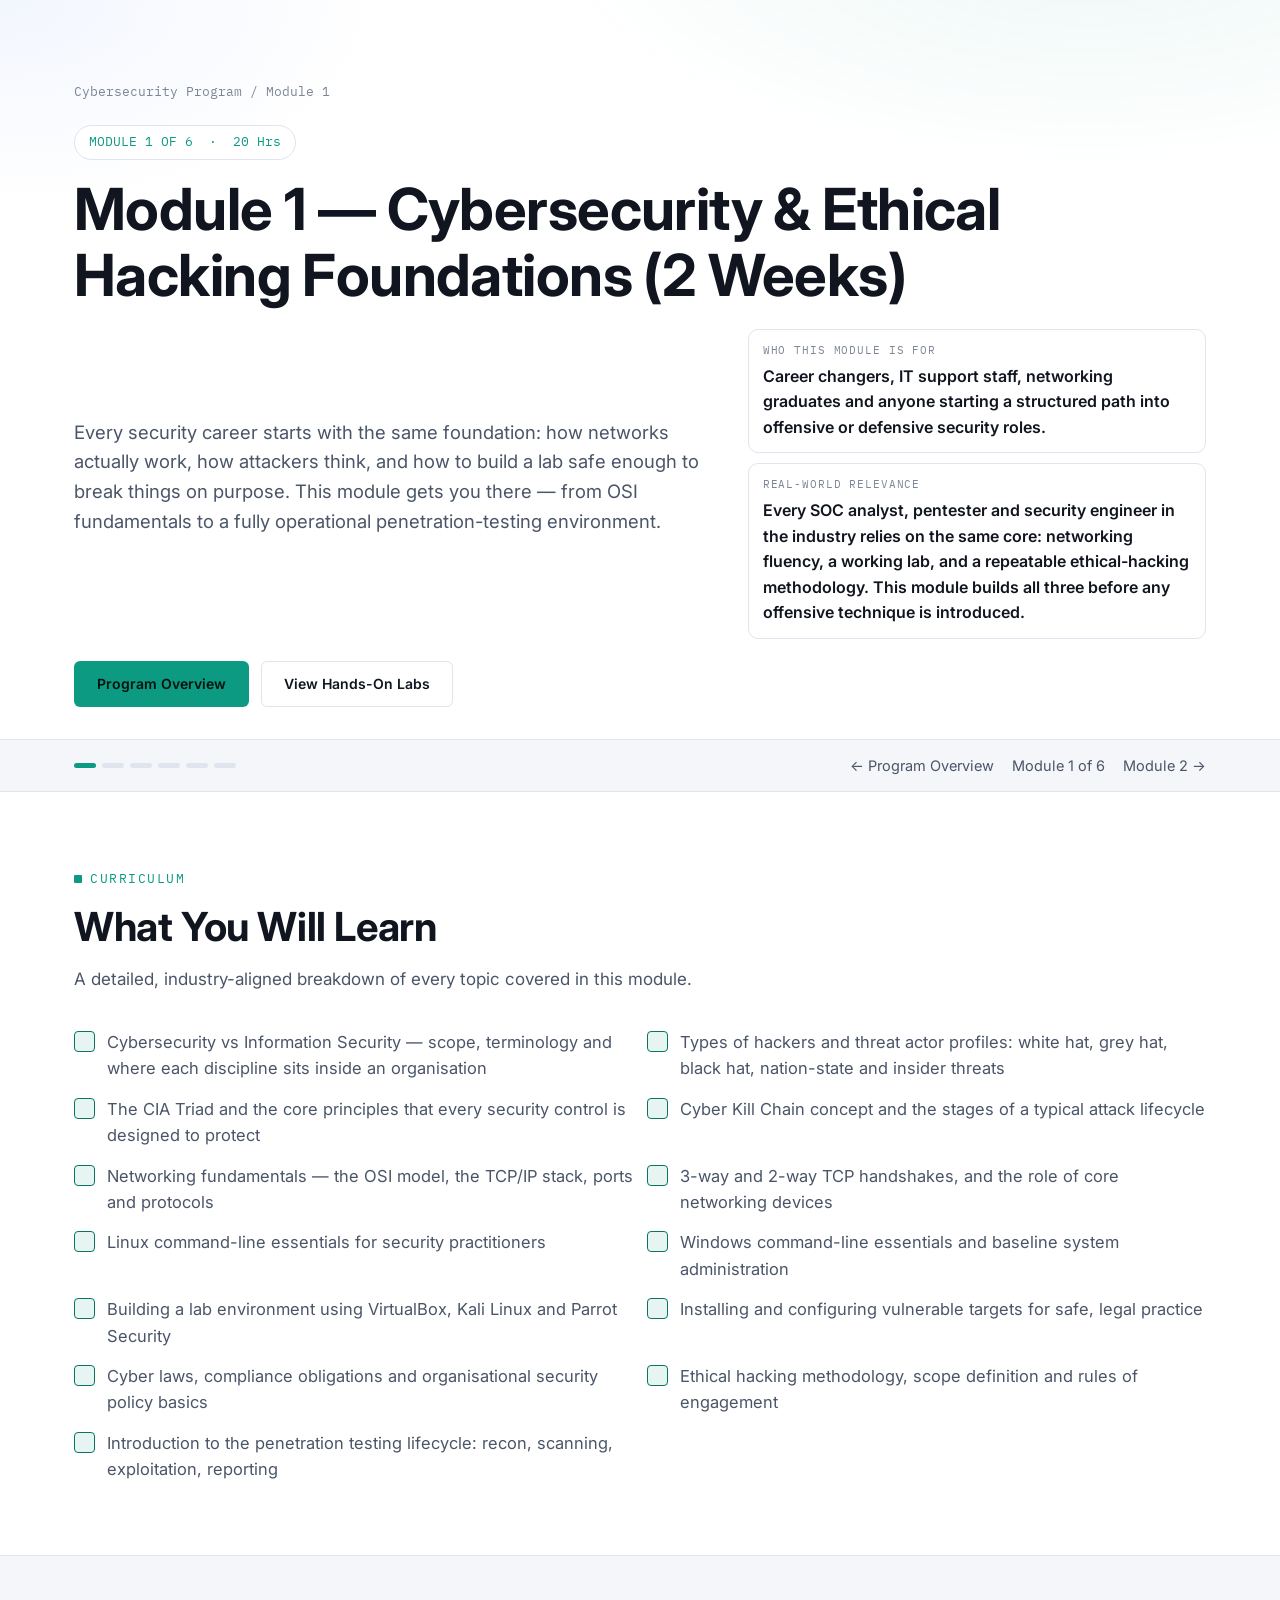
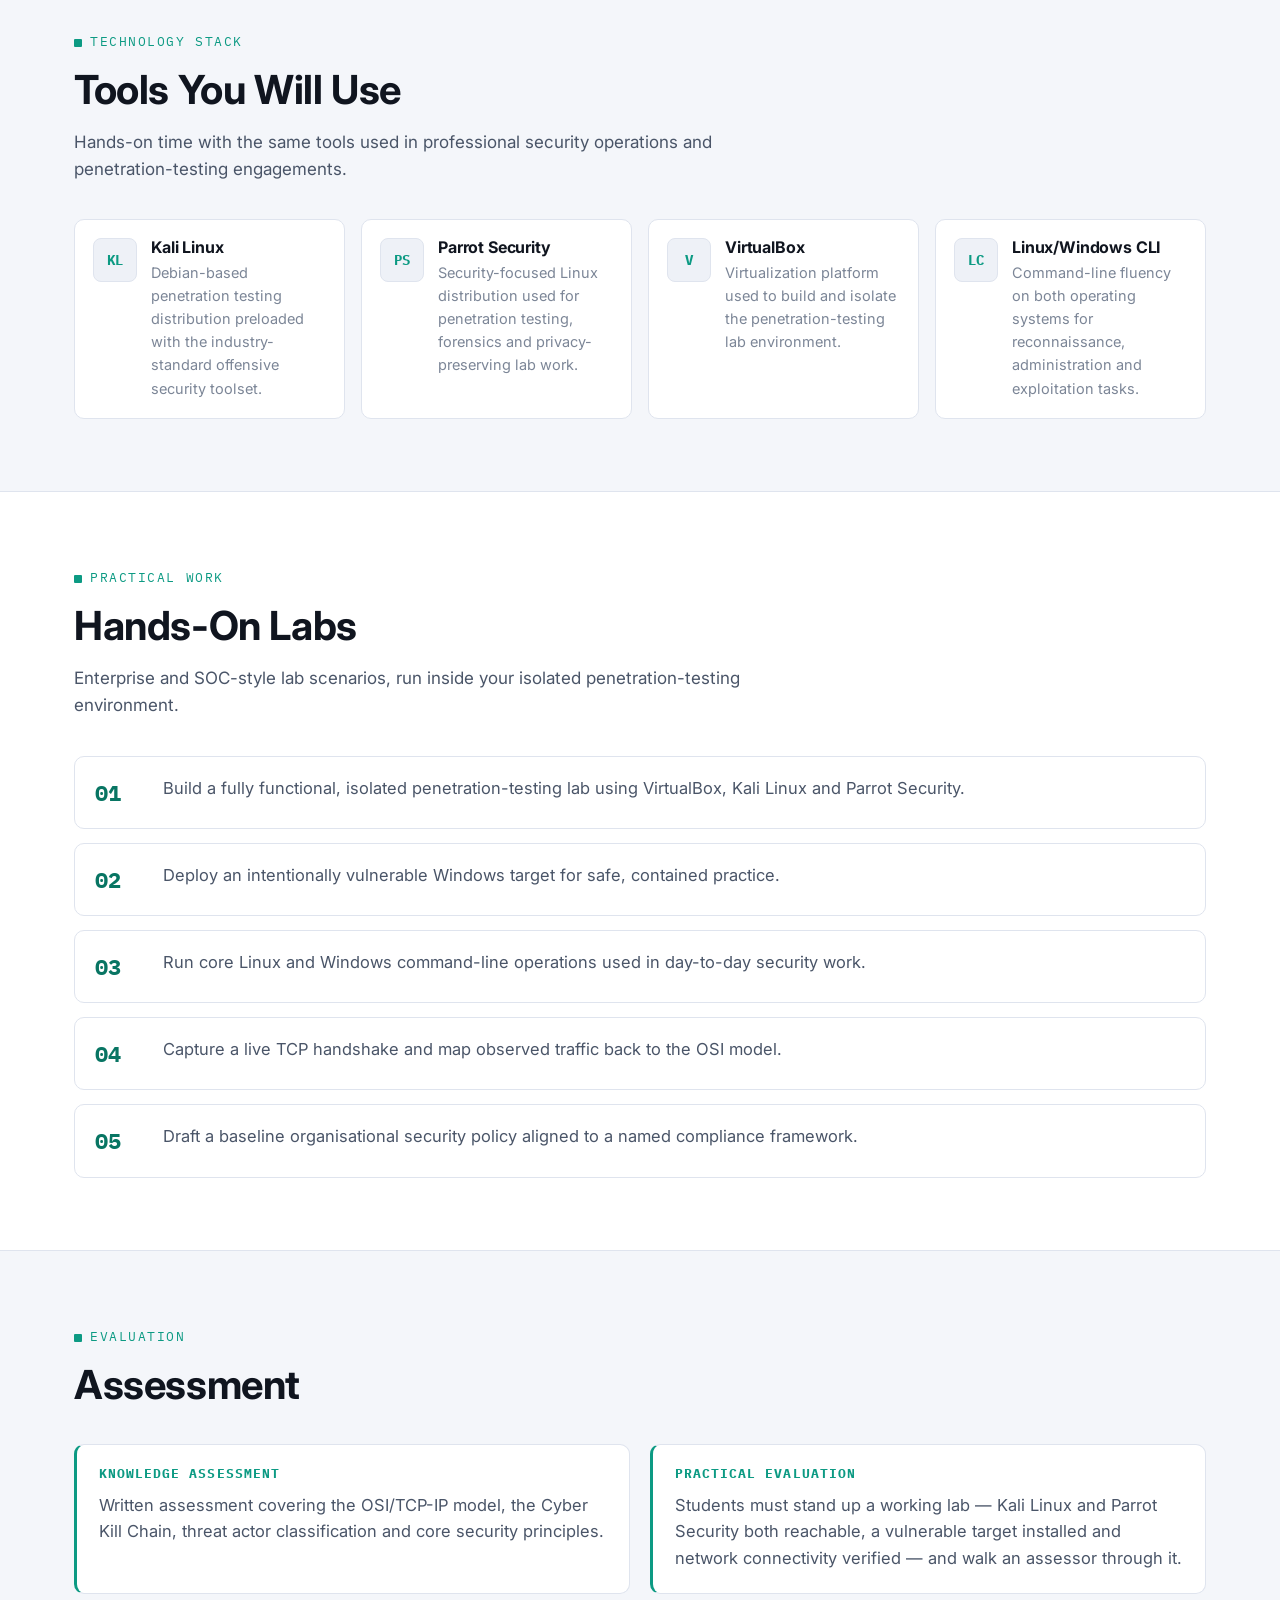
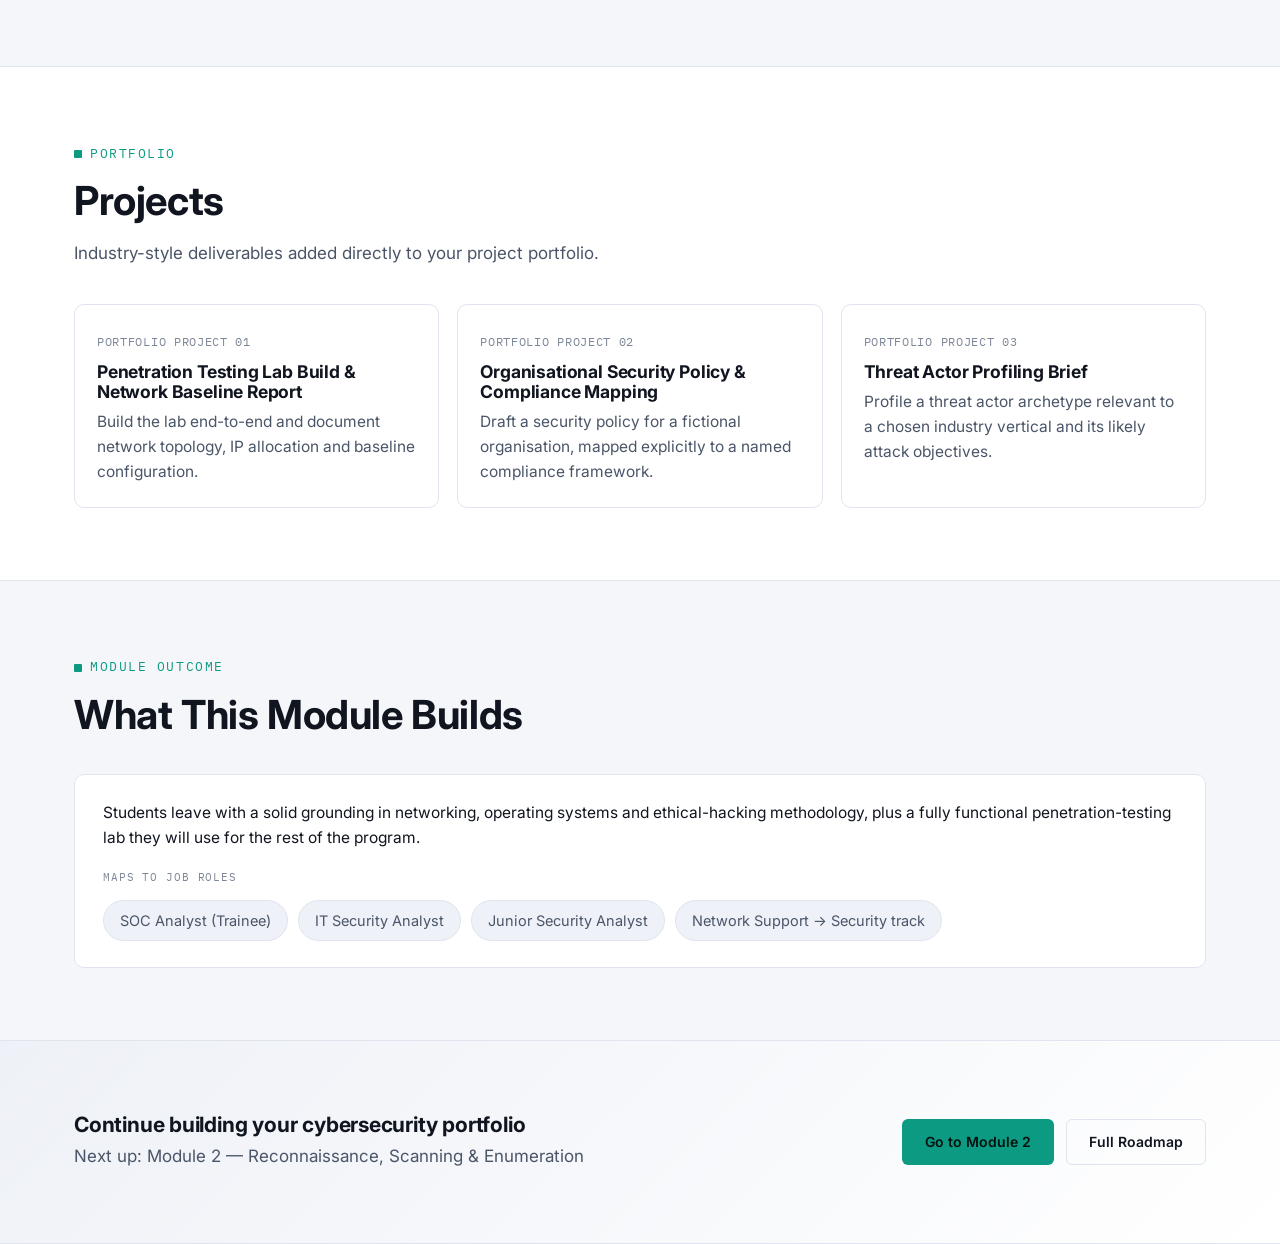
==== module-1-cybersecurity-foundations/index.html @ 9d8ca03f "Add Advanced Cyber Security Certification Program website Course overview page plus 6 module pages f" ====
<!doctype html>
<html lang="en">
<head>
<meta charset="utf-8">
<meta name="viewport" content="width=device-width, initial-scale=1">
<title>Module 1 — Cybersecurity &amp; Ethical Hacking Foundations (2 Weeks) | Skill IT Education</title>
<meta name="description" content="Module 1: Cybersecurity &amp; Ethical Hacking Foundations. Every security career starts with the same foundation: how networks actually work, how attackers think, and how to build a lab safe enough t">
<link rel="canonical" href="https://skilliteducation.com/courses/Cybersecurity/module-1-cybersecurity-foundations/">
<link rel="preconnect" href="https://fonts.googleapis.com"><link rel="preconnect" href="https://fonts.gstatic.com" crossorigin><link href="https://fonts.googleapis.com/css2?family=Inter:wght@400;500;600;700;800&family=IBM+Plex+Mono:wght@500;700&display=swap" rel="stylesheet">
<link rel="stylesheet" href="../assets/css/style.css">

<meta property="og:type" content="website">
<meta property="og:site_name" content="Skill It Education">
<meta property="og:title" content="Module 1 — Cybersecurity &amp; Ethical Hacking Foundations (2 Weeks) | Skill IT Education">
<meta property="og:description" content="Module 1: Cybersecurity &amp; Ethical Hacking Foundations. Every security career starts with the same foundation: how networks actually work, how attackers think, and how to build a lab safe enough t">
<meta property="og:url" content="https://skilliteducation.com/courses/Cybersecurity/module-1-cybersecurity-foundations/">
<meta property="og:image" content="https://skilliteducation.com/courses/Cybersecurity/assets/img/cybersecurity-program-diagram.png">
<meta name="twitter:card" content="summary_large_image">
<meta name="twitter:title" content="Module 1 — Cybersecurity &amp; Ethical Hacking Foundations (2 Weeks) | Skill IT Education">
<meta name="twitter:description" content="Module 1: Cybersecurity &amp; Ethical Hacking Foundations. Every security career starts with the same foundation: how networks actually work, how attackers think, and how to build a lab safe enough t">
<meta name="twitter:image" content="https://skilliteducation.com/courses/Cybersecurity/assets/img/cybersecurity-program-diagram.png">
<script type="application/ld+json">{"@context": "https://schema.org", "@graph": [{"@type": "BreadcrumbList", "itemListElement": [{"@type": "ListItem", "position": 1, "name": "Cybersecurity Program", "item": "https://skilliteducation.com/courses/Cybersecurity/"}, {"@type": "ListItem", "position": 2, "name": "Module 1 \u2014 Cybersecurity & Ethical Hacking Foundations", "item": "https://skilliteducation.com/courses/Cybersecurity/module-1-cybersecurity-foundations/"}]}, {"@type": "Course", "name": "Module 1 \u2014 Cybersecurity & Ethical Hacking Foundations", "description": "Every security career starts with the same foundation: how networks actually work, how attackers think, and how to build a lab safe enough to break things on purpose. This module gets you there \u2014 from OSI fundamentals to a fully operational penetration-testing environment.", "url": "https://skilliteducation.com/courses/Cybersecurity/module-1-cybersecurity-foundations/", "provider": {"@type": "Organization", "name": "Skill IT Education", "sameAs": "https://skilliteducation.com"}, "isPartOf": {"@type": "Course", "name": "Advanced Cyber Security Certification Program", "url": "https://skilliteducation.com/courses/Cybersecurity/"}}]}</script>
</head>
<body>

<main>
  <section class="hero">
    <div class="wrap">
      <div class="breadcrumb">
        <a href="../index.html">Cybersecurity Program</a><span class="sep">/</span><span>Module 1</span>
      </div>
      <div class="duration-chip" style="margin-top:22px;">MODULE 1 OF 6 &nbsp;·&nbsp; 20 Hrs</div>
      <h1>Module 1 — Cybersecurity &amp; Ethical Hacking Foundations (2 Weeks)</h1>
      <div class="hero-grid">
        <div>
          <p class="hero-lede">Every security career starts with the same foundation: how networks actually work, how attackers think, and how to build a lab safe enough to break things on purpose. This module gets you there — from OSI fundamentals to a fully operational penetration-testing environment.</p>
        </div>
        <div class="hero-meta">
          <div class="meta-card"><div class="label">Who This Module Is For</div><div class="value">Career changers, IT support staff, networking graduates and anyone starting a structured path into offensive or defensive security roles.</div></div>
          <div class="meta-card"><div class="label">Real-World Relevance</div><div class="value">Every SOC analyst, pentester and security engineer in the industry relies on the same core: networking fluency, a working lab, and a repeatable ethical-hacking methodology. This module builds all three before any offensive technique is introduced.</div></div>
        </div>
      </div>
      <div class="hero-ctas">
        <a class="btn btn-primary" href="../index.html">Program Overview</a>
        <a class="btn btn-outline" href="#labs">View Hands-On Labs</a>
      </div>
    </div>
  </section>

  <div class="progress-strip">
    <div class="wrap">
      <div class="progress-dots"><span class="active"></span><span class=""></span><span class=""></span><span class=""></span><span class=""></span><span class=""></span></div>
      <div class="progress-nav"><a href="../index.html">&larr; Program Overview</a><span>Module 1 of 6</span><a href="../module-2-reconnaissance-scanning-enumeration/">Module 2 &rarr;</a></div>
    </div>
  </div>

  <section id="learn">
    <div class="wrap">
      <div class="section-head">
        <span class="eyebrow">Curriculum</span>
        <h2>What You Will Learn</h2>
        <p>A detailed, industry-aligned breakdown of every topic covered in this module.</p>
      </div>
      <ul class="check-list grid-2"><li>Cybersecurity vs Information Security — scope, terminology and where each discipline sits inside an organisation</li><li>Types of hackers and threat actor profiles: white hat, grey hat, black hat, nation-state and insider threats</li><li>The CIA Triad and the core principles that every security control is designed to protect</li><li>Cyber Kill Chain concept and the stages of a typical attack lifecycle</li><li>Networking fundamentals — the OSI model, the TCP/IP stack, ports and protocols</li><li>3-way and 2-way TCP handshakes, and the role of core networking devices</li><li>Linux command-line essentials for security practitioners</li><li>Windows command-line essentials and baseline system administration</li><li>Building a lab environment using VirtualBox, Kali Linux and Parrot Security</li><li>Installing and configuring vulnerable targets for safe, legal practice</li><li>Cyber laws, compliance obligations and organisational security policy basics</li><li>Ethical hacking methodology, scope definition and rules of engagement</li><li>Introduction to the penetration testing lifecycle: recon, scanning, exploitation, reporting</li></ul>
    </div>
  </section>

  <section id="tools" style="background:var(--bg-alt);border-top:1px solid var(--border);border-bottom:1px solid var(--border);">
    <div class="wrap">
      <div class="section-head">
        <span class="eyebrow">Technology Stack</span>
        <h2>Tools You Will Use</h2>
        <p>Hands-on time with the same tools used in professional security operations and penetration-testing engagements.</p>
      </div>
      <div class="tool-grid">
      <div class="tool-card">
        <div class="tool-logo" role="img" aria-label="LOGO: Kali Linux" title="[LOGO: Kali Linux]">KL</div>
        <div><h4>Kali Linux</h4><p>Debian-based penetration testing distribution preloaded with the industry-standard offensive security toolset.</p></div>
      </div>
      <div class="tool-card">
        <div class="tool-logo" role="img" aria-label="LOGO: Parrot Security" title="[LOGO: Parrot Security]">PS</div>
        <div><h4>Parrot Security</h4><p>Security-focused Linux distribution used for penetration testing, forensics and privacy-preserving lab work.</p></div>
      </div>
      <div class="tool-card">
        <div class="tool-logo" role="img" aria-label="LOGO: VirtualBox" title="[LOGO: VirtualBox]">V</div>
        <div><h4>VirtualBox</h4><p>Virtualization platform used to build and isolate the penetration-testing lab environment.</p></div>
      </div>
      <div class="tool-card">
        <div class="tool-logo" role="img" aria-label="LOGO: Linux/Windows CLI" title="[LOGO: Linux/Windows CLI]">LC</div>
        <div><h4>Linux/Windows CLI</h4><p>Command-line fluency on both operating systems for reconnaissance, administration and exploitation tasks.</p></div>
      </div>
      </div>
    </div>
  </section>

  <section id="labs">
    <div class="wrap">
      <div class="section-head">
        <span class="eyebrow">Practical Work</span>
        <h2>Hands-On Labs</h2>
        <p>Enterprise and SOC-style lab scenarios, run inside your isolated penetration-testing environment.</p>
      </div>
      <div class="lab-list"><div class="lab-item"><div class="lab-num">01</div><p>Build a fully functional, isolated penetration-testing lab using VirtualBox, Kali Linux and Parrot Security.</p></div><div class="lab-item"><div class="lab-num">02</div><p>Deploy an intentionally vulnerable Windows target for safe, contained practice.</p></div><div class="lab-item"><div class="lab-num">03</div><p>Run core Linux and Windows command-line operations used in day-to-day security work.</p></div><div class="lab-item"><div class="lab-num">04</div><p>Capture a live TCP handshake and map observed traffic back to the OSI model.</p></div><div class="lab-item"><div class="lab-num">05</div><p>Draft a baseline organisational security policy aligned to a named compliance framework.</p></div></div>
    </div>
  </section>

  <section id="assessment" style="background:var(--bg-alt);border-top:1px solid var(--border);border-bottom:1px solid var(--border);">
    <div class="wrap">
      <div class="section-head">
        <span class="eyebrow">Evaluation</span>
        <h2>Assessment</h2>
      </div>
      <div class="assessment-grid">
        <div class="assessment-card"><h4>Knowledge Assessment</h4><p>Written assessment covering the OSI/TCP-IP model, the Cyber Kill Chain, threat actor classification and core security principles.</p></div>
        <div class="assessment-card"><h4>Practical Evaluation</h4><p>Students must stand up a working lab — Kali Linux and Parrot Security both reachable, a vulnerable target installed and network connectivity verified — and walk an assessor through it.</p></div>
      </div>
    </div>
  </section>

  <section id="projects">
    <div class="wrap">
      <div class="section-head">
        <span class="eyebrow">Portfolio</span>
        <h2>Projects</h2>
        <p>Industry-style deliverables added directly to your project portfolio.</p>
      </div>
      <div class="project-grid"><div class="project-card"><span class="tag">Portfolio Project 01</span><h4>Penetration Testing Lab Build &amp; Network Baseline Report</h4><p>Build the lab end-to-end and document network topology, IP allocation and baseline configuration.</p></div><div class="project-card"><span class="tag">Portfolio Project 02</span><h4>Organisational Security Policy &amp; Compliance Mapping</h4><p>Draft a security policy for a fictional organisation, mapped explicitly to a named compliance framework.</p></div><div class="project-card"><span class="tag">Portfolio Project 03</span><h4>Threat Actor Profiling Brief</h4><p>Profile a threat actor archetype relevant to a chosen industry vertical and its likely attack objectives.</p></div></div>
    </div>
  </section>

  <section id="outcome" style="background:var(--bg-alt);border-top:1px solid var(--border);">
    <div class="wrap">
      <div class="section-head">
        <span class="eyebrow">Module Outcome</span>
        <h2>What This Module Builds</h2>
      </div>
      <div class="outcome-block">
        <p style="color:var(--text);font-size:15.5px;">Students leave with a solid grounding in networking, operating systems and ethical-hacking methodology, plus a fully functional penetration-testing lab they will use for the rest of the program.</p>
        <div class="label" style="font-family:var(--mono);font-size:11px;text-transform:uppercase;letter-spacing:.08em;color:var(--text-faint);margin-top:18px;">Maps to job roles</div>
        <div class="role-chips"><span class="chip">SOC Analyst (Trainee)</span><span class="chip">IT Security Analyst</span><span class="chip">Junior Security Analyst</span><span class="chip">Network Support → Security track</span></div>
      </div>
    </div>
  </section>

  <section class="cta-banner">
    <div class="wrap">
      <div>
        <h3>Continue building your cybersecurity portfolio</h3>
        <p>Next up: Module 2 — Reconnaissance, Scanning &amp; Enumeration</p>
      </div>
      <div class="hero-ctas" style="margin:0;">
        <a class="btn btn-primary" href="../module-2-reconnaissance-scanning-enumeration/">Go to Module 2</a>
        <a class="btn btn-outline" href="../index.html#roadmap">Full Roadmap</a>
      </div>
    </div>
  </section>
</main>
</body>
</html>
---- assets/css/style.css ----
/* Skill IT Education — Cybersecurity Program — site stylesheet */

:root{
  --bg: #ffffff;
  --bg-alt: #f4f6fa;
  --surface: #ffffff;
  --surface-2: #eef1f7;
  --border: #dfe4ee;
  --text: #10151f;
  --text-dim: #4a5568;
  --text-faint: #7c8697;
  --accent: #0c9a83;
  --accent-dim: #087563;
  --accent-2: #2563eb;
  --warn: #b06a08;
  --danger: #c0392b;
  --radius: 10px;
  --maxw: 1180px;
  --font: 'Inter', -apple-system, BlinkMacSystemFont, 'Segoe UI', Roboto, Helvetica, Arial, sans-serif;
  --mono: 'IBM Plex Mono', 'SFMono-Regular', Consolas, monospace;
}

*{box-sizing:border-box;}
html{scroll-behavior:smooth;}
body{
  margin:0;
  background:var(--bg);
  color:var(--text);
  font-family:var(--font);
  font-size:17px;
  line-height:1.6;
  -webkit-font-smoothing:antialiased;
}
img{max-width:100%;display:block;}
a{color:inherit;text-decoration:none;}
.wrap{max-width:var(--maxw);margin:0 auto;padding:0 24px;}
section{padding:72px 0;}
h1,h2,h3,h4{line-height:1.15;margin:0 0 16px;font-weight:700;letter-spacing:-0.01em;}
h1{font-size:clamp(36px,5.2vw,58px);}
h2{font-size:clamp(28px,3.6vw,40px);}
h3{font-size:21px;}
p{margin:0 0 14px;color:var(--text-dim);font-size:17px;}
.eyebrow{
  display:inline-flex;align-items:center;gap:8px;
  font-family:var(--mono);font-size:13px;letter-spacing:.12em;text-transform:uppercase;
  color:var(--accent);margin-bottom:14px;
}
.eyebrow::before{content:"";width:8px;height:8px;background:var(--accent);border-radius:1px;}

/* header */
header.site{
  position:sticky;top:0;z-index:50;
  background:rgba(255,255,255,.90);backdrop-filter:blur(8px);
  border-bottom:1px solid var(--border);
}
.nav{display:flex;align-items:center;justify-content:space-between;padding:16px 24px;max-width:var(--maxw);margin:0 auto;}
.logo{display:flex;align-items:center;gap:10px;font-weight:800;font-size:15px;letter-spacing:.02em;}
.logo .mark{width:28px;height:28px;border-radius:6px;background:linear-gradient(135deg,var(--accent),var(--accent-2));display:flex;align-items:center;justify-content:center;font-family:var(--mono);font-size:13px;color:#04120e;font-weight:800;}
.logo .sub{display:block;font-size:10px;font-weight:600;letter-spacing:.1em;color:var(--text-faint);text-transform:uppercase;}
.navlinks{display:flex;gap:28px;align-items:center;}
.navlinks a{font-size:14px;color:var(--text-dim);font-weight:500;}
.navlinks a:hover{color:var(--text);}
.btn{
  display:inline-flex;align-items:center;justify-content:center;gap:8px;
  padding:11px 22px;border-radius:6px;font-weight:600;font-size:14px;
  cursor:pointer;border:1px solid transparent;white-space:nowrap;
}
.btn-primary{background:var(--accent);color:#04120e;}
.btn-primary:hover{background:#1fe3bd;}
.btn-outline{border-color:var(--border);color:var(--text);}
.btn-outline:hover{border-color:var(--accent);}
.btn-ghost{color:var(--text-dim);}
.btn-sm{padding:8px 14px;font-size:13px;}

/* breadcrumb */
.breadcrumb{font-family:var(--mono);font-size:13px;color:var(--text-faint);padding:18px 0 0;}
.breadcrumb a{color:var(--text-faint);}
.breadcrumb a:hover{color:var(--accent);}
.breadcrumb .sep{margin:0 8px;}

/* hero */
.hero{padding-top:64px;padding-bottom:32px;border-bottom:1px solid var(--border);background:
  radial-gradient(900px 400px at 85% -10%, rgba(12,154,131,.08), transparent 60%),
  radial-gradient(700px 380px at 0% 0%, rgba(37,99,235,.06), transparent 55%);}
.hero .duration-chip{
  display:inline-flex;align-items:center;gap:8px;margin-bottom:16px;
  background:var(--surface);border:1px solid var(--border);border-radius:100px;
  padding:6px 14px;font-family:var(--mono);font-size:13px;color:var(--accent);
}
.hero-grid{display:grid;grid-template-columns:1.4fr 1fr;gap:32px;align-items:center;margin-top:20px;}
.hero-lede{font-size:18.5px;color:var(--text-dim);max-width:60ch;}
.hero-meta{display:grid;gap:10px;}
.hero-diagram{width:100%;max-width:360px;height:auto;display:block;margin:0 auto 14px;}
.hero-stats-row{display:grid;grid-template-columns:repeat(3,1fr);gap:10px;}
.meta-card{background:var(--surface);border:1px solid var(--border);border-radius:var(--radius);padding:12px 14px;}
.meta-card .label{font-family:var(--mono);font-size:11px;text-transform:uppercase;letter-spacing:.08em;color:var(--text-faint);margin-bottom:4px;}
.meta-card .value{font-size:16px;color:var(--text);font-weight:600;}
.hero-ctas{display:flex;gap:12px;margin-top:22px;flex-wrap:wrap;}

.stat-section{padding:0 0 56px;}

/* module progress strip */
.progress-strip{border-bottom:1px solid var(--border);background:var(--bg-alt);}
.progress-strip .wrap{display:flex;align-items:center;justify-content:space-between;padding:14px 24px;gap:16px;flex-wrap:wrap;}
.progress-dots{display:flex;gap:6px;}
.progress-dots span{width:22px;height:5px;border-radius:3px;background:var(--border);}
.progress-dots span.active{background:var(--accent);}
.progress-nav{display:flex;gap:18px;font-size:14.5px;color:var(--text-dim);}
.progress-nav a{color:var(--text-dim);}
.progress-nav a:hover{color:var(--accent);}

/* sections */
.section-head{max-width:680px;margin-bottom:36px;}
.section-head p{margin:0;}

.grid-2{display:grid;grid-template-columns:1fr 1fr;gap:16px 28px;}
.check-list{list-style:none;margin:0;padding:0;display:grid;gap:14px;}
.check-list li{display:flex;gap:12px;align-items:flex-start;font-size:16.5px;color:var(--text-dim);}
.check-list li::before{content:"";flex:none;width:19px;height:19px;margin-top:2px;border-radius:4px;background:rgba(12,154,131,.10);border:1px solid var(--accent-dim);position:relative;}
.check-list li::after{content:"";position:absolute;}

.tool-grid{display:grid;grid-template-columns:repeat(auto-fill,minmax(240px,1fr));gap:16px;}
.tool-card{background:var(--surface);border:1px solid var(--border);border-radius:var(--radius);padding:18px;display:flex;gap:14px;align-items:flex-start;}
.tool-logo{
  flex:none;width:44px;height:44px;border-radius:8px;
  background:var(--surface-2);border:1px solid var(--border);
  display:flex;align-items:center;justify-content:center;
  font-family:var(--mono);font-weight:700;font-size:14px;color:var(--accent);
}
.tool-card h4{margin:0 0 4px;font-size:16px;}
.tool-card p{margin:0;font-size:14.5px;color:var(--text-faint);}

.lab-list{display:grid;gap:14px;}
.lab-item{display:grid;grid-template-columns:52px 1fr;gap:16px;background:var(--surface);border:1px solid var(--border);border-radius:var(--radius);padding:18px 20px;}
.lab-num{font-family:var(--mono);font-size:22px;font-weight:700;color:var(--accent-dim);}
.lab-item p{margin:0;color:var(--text-dim);font-size:16.5px;}

.assessment-grid{display:grid;grid-template-columns:1fr 1fr;gap:20px;}
.assessment-card{background:var(--surface);border:1px solid var(--border);border-left:3px solid var(--accent);border-radius:var(--radius);padding:22px;}
.assessment-card h4{margin:0 0 10px;font-family:var(--mono);font-size:13px;text-transform:uppercase;letter-spacing:.08em;color:var(--accent);}
.assessment-card p{margin:0;font-size:16.5px;}

.project-grid{display:grid;grid-template-columns:repeat(auto-fit,minmax(280px,1fr));gap:18px;}
.project-card{background:var(--surface);border:1px solid var(--border);border-radius:var(--radius);padding:22px;}
.project-card .tag{font-family:var(--mono);font-size:11.5px;color:var(--text-faint);text-transform:uppercase;letter-spacing:.06em;}
.project-card h4{margin:8px 0 8px;font-size:17.5px;}
.project-card p{margin:0;font-size:15.5px;}

.role-chips{display:flex;flex-wrap:wrap;gap:10px;margin-top:14px;}
.chip{background:var(--surface-2);border:1px solid var(--border);border-radius:100px;padding:8px 16px;font-size:14.5px;color:var(--text-dim);}
.outcome-block{background:var(--surface);border:1px solid var(--border);border-radius:var(--radius);padding:26px 28px;}

.cta-banner{background:linear-gradient(135deg,var(--surface-2),var(--surface));border-top:1px solid var(--border);border-bottom:1px solid var(--border);}
.cta-banner .wrap{display:flex;align-items:center;justify-content:space-between;gap:24px;flex-wrap:wrap;}
.cta-banner h3{margin:0 0 6px;}
.cta-banner p{margin:0;}

footer.site{border-top:1px solid var(--border);background:var(--bg-alt);padding:56px 0 28px;}
.footer-grid{display:grid;grid-template-columns:2fr 1fr 1fr 1fr;gap:32px;margin-bottom:40px;}
.footer-grid h5{font-size:12px;text-transform:uppercase;letter-spacing:.08em;color:var(--text-faint);margin:0 0 14px;}
.footer-grid a, .footer-grid p{display:block;font-size:13.5px;color:var(--text-dim);margin:0 0 10px;}
.footer-grid a:hover{color:var(--accent);}
.footer-bottom{border-top:1px solid var(--border);padding-top:24px;font-size:12.5px;color:var(--text-faint);display:flex;justify-content:space-between;flex-wrap:wrap;gap:10px;}

/* index page specific */
.stat-bar{display:grid;grid-template-columns:repeat(4,1fr);gap:20px;}
.stat{background:var(--surface);border:1px solid var(--border);border-radius:var(--radius);padding:22px;text-align:left;}
.stat .num{font-family:var(--mono);font-size:29px;font-weight:700;color:var(--accent);}
.stat .lbl{font-size:14px;color:var(--text-faint);margin-top:4px;}

.roadmap{display:grid;gap:14px;}
.roadmap-item{
  display:grid;grid-template-columns:64px 1fr auto;gap:20px;align-items:center;
  background:var(--surface);border:1px solid var(--border);border-radius:var(--radius);
  padding:20px 22px;transition:border-color .15s;
}
.roadmap-item:hover{border-color:var(--accent-dim);}
.roadmap-item .idx{font-family:var(--mono);font-size:24px;color:var(--accent);font-weight:700;}
.roadmap-item h4{margin:0 0 4px;font-size:18px;}
.roadmap-item .topics{font-size:15px;color:var(--text-faint);margin:6px 0 0;}
.roadmap-item .duration{font-family:var(--mono);font-size:13px;color:var(--text-faint);text-align:right;white-space:nowrap;}
.roadmap-item .duration .hrs{display:block;color:var(--accent);font-weight:700;font-size:14.5px;}

.timeline{display:flex;gap:0;overflow-x:auto;padding-bottom:8px;}
.timeline-step{flex:1;min-width:150px;padding:18px 16px;border-left:2px solid var(--border);position:relative;}
.timeline-step::before{content:"";position:absolute;left:-7px;top:18px;width:12px;height:12px;border-radius:50%;background:var(--accent);border:2px solid var(--bg);}
.timeline-step .t-num{font-family:var(--mono);font-size:12px;color:var(--text-faint);}
.timeline-step h5{margin:6px 0 4px;font-size:15px;}
.timeline-step .t-dur{font-size:13px;color:var(--accent);font-family:var(--mono);}
.timeline-step.phase{background:var(--surface);border-left-color:var(--accent-2);}

.track-grid{display:grid;grid-template-columns:repeat(auto-fit,minmax(250px,1fr));gap:18px;}
.track-card{background:var(--surface);border:1px solid var(--border);border-radius:var(--radius);padding:22px;}
.track-card h4{margin:0 0 12px;color:var(--accent);font-size:19px;}
.track-card ul{margin:0;padding-left:18px;color:var(--text-dim);font-size:15.5px;}
.track-card li{margin-bottom:7px;}

.cert-grid{display:grid;grid-template-columns:repeat(auto-fit,minmax(220px,1fr));gap:12px;}
.cert-item{background:var(--surface);border:1px solid var(--border);border-radius:8px;padding:16px 18px;font-size:15.5px;font-weight:600;display:flex;align-items:center;gap:10px;}
.cert-item::before{content:"";width:8px;height:8px;border-radius:50%;background:var(--warn);flex:none;}
.cert-note{margin-top:18px;padding:16px 18px;border:1px dashed var(--border);border-radius:8px;font-size:14.5px;color:var(--text-faint);}

.salary-grid{display:grid;grid-template-columns:1fr 1fr;gap:18px;}
.salary-card{background:var(--surface);border:1px solid var(--border);border-radius:var(--radius);padding:22px;}
.salary-card .region{font-family:var(--mono);font-size:13px;color:var(--accent);text-transform:uppercase;letter-spacing:.06em;}
.salary-card .range{font-size:25px;font-weight:700;margin:8px 0;}
.salary-card p{font-size:14.5px;margin:0;color:var(--text-faint);}

.why-grid{display:grid;grid-template-columns:1fr 1fr;gap:12px 24px;}
.why-item{display:flex;gap:12px;padding:4px 0;}
.why-item .dot{flex:none;width:6px;height:6px;border-radius:50%;background:var(--accent);margin-top:9px;}
.why-item p{margin:0;font-size:16px;color:var(--text-dim);}

@media (max-width: 880px){
  .hero-grid, .grid-2, .assessment-grid, .salary-grid, .why-grid{grid-template-columns:1fr;}
  .footer-grid{grid-template-columns:1fr 1fr;}
  .stat-bar{grid-template-columns:1fr 1fr;}
  .navlinks{display:none;}
  .roadmap-item{grid-template-columns:1fr;text-align:left;}
  .roadmap-item .duration{text-align:left;}
}
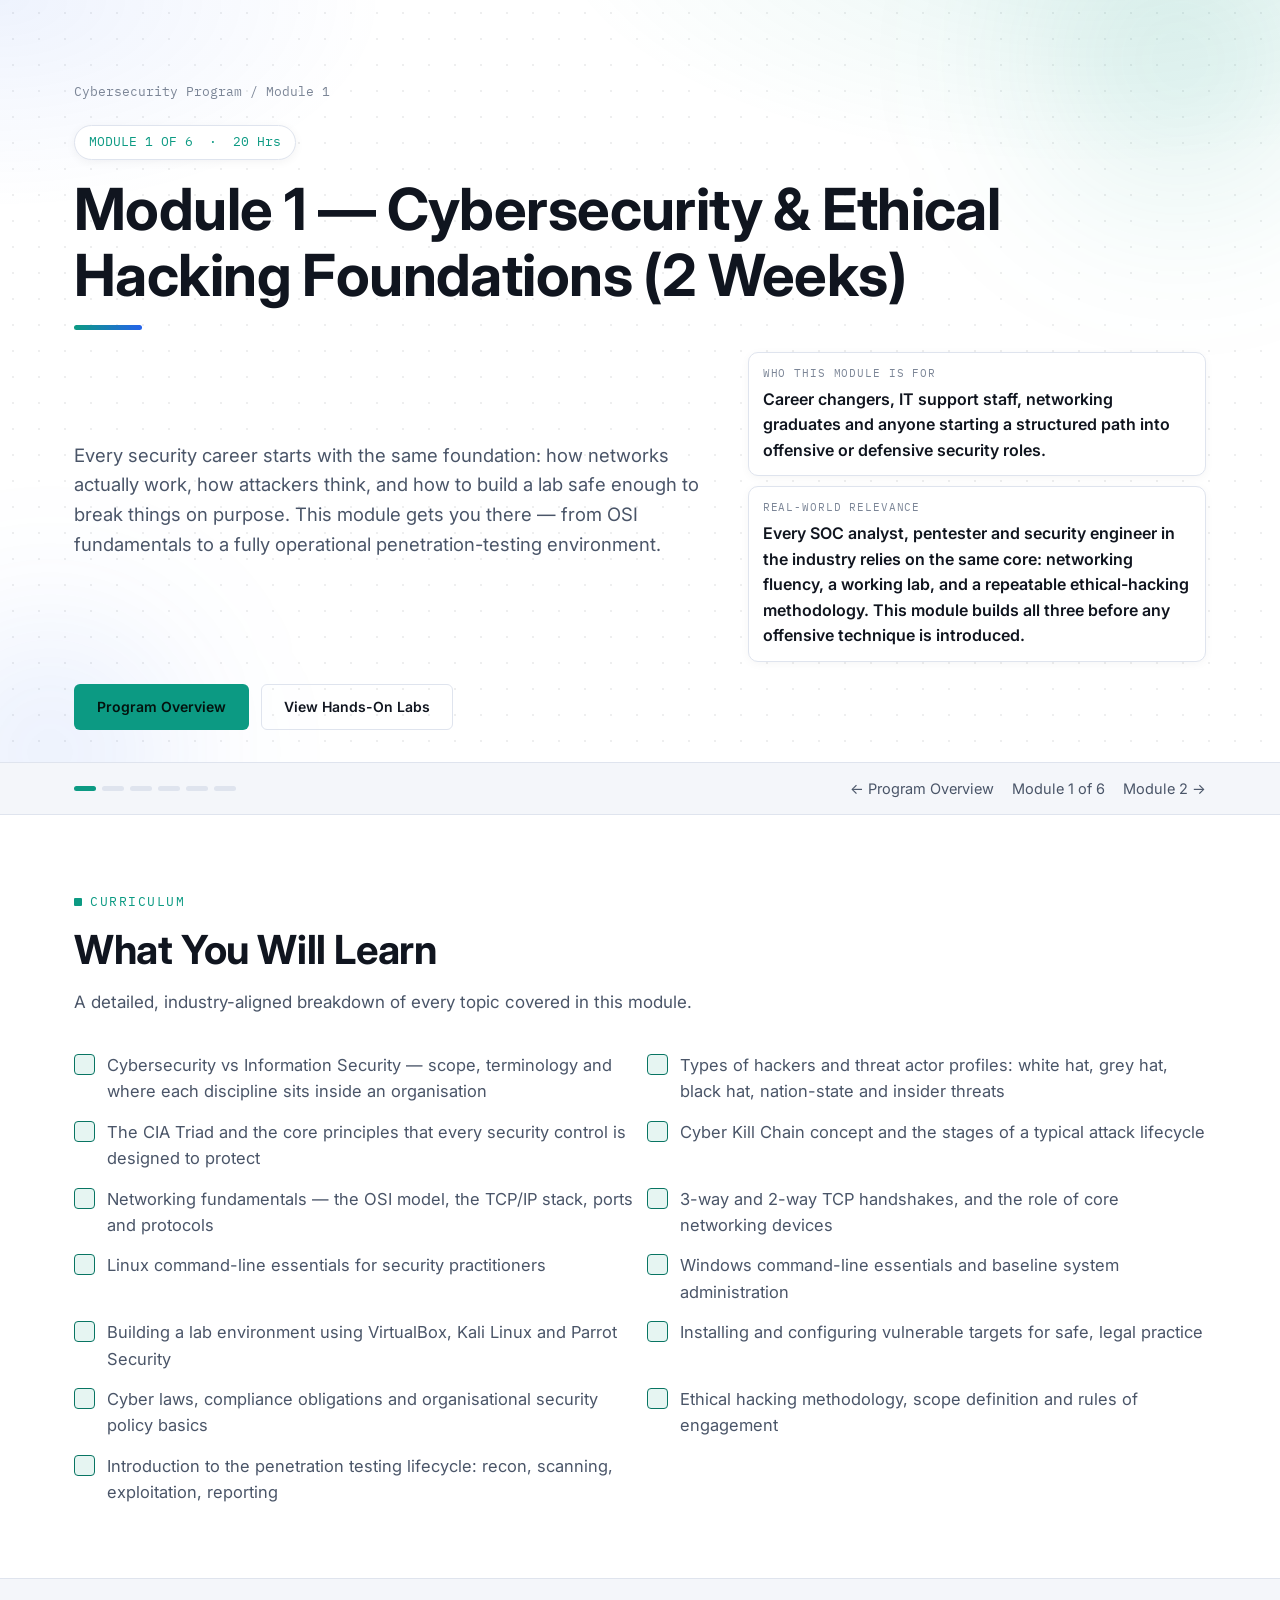
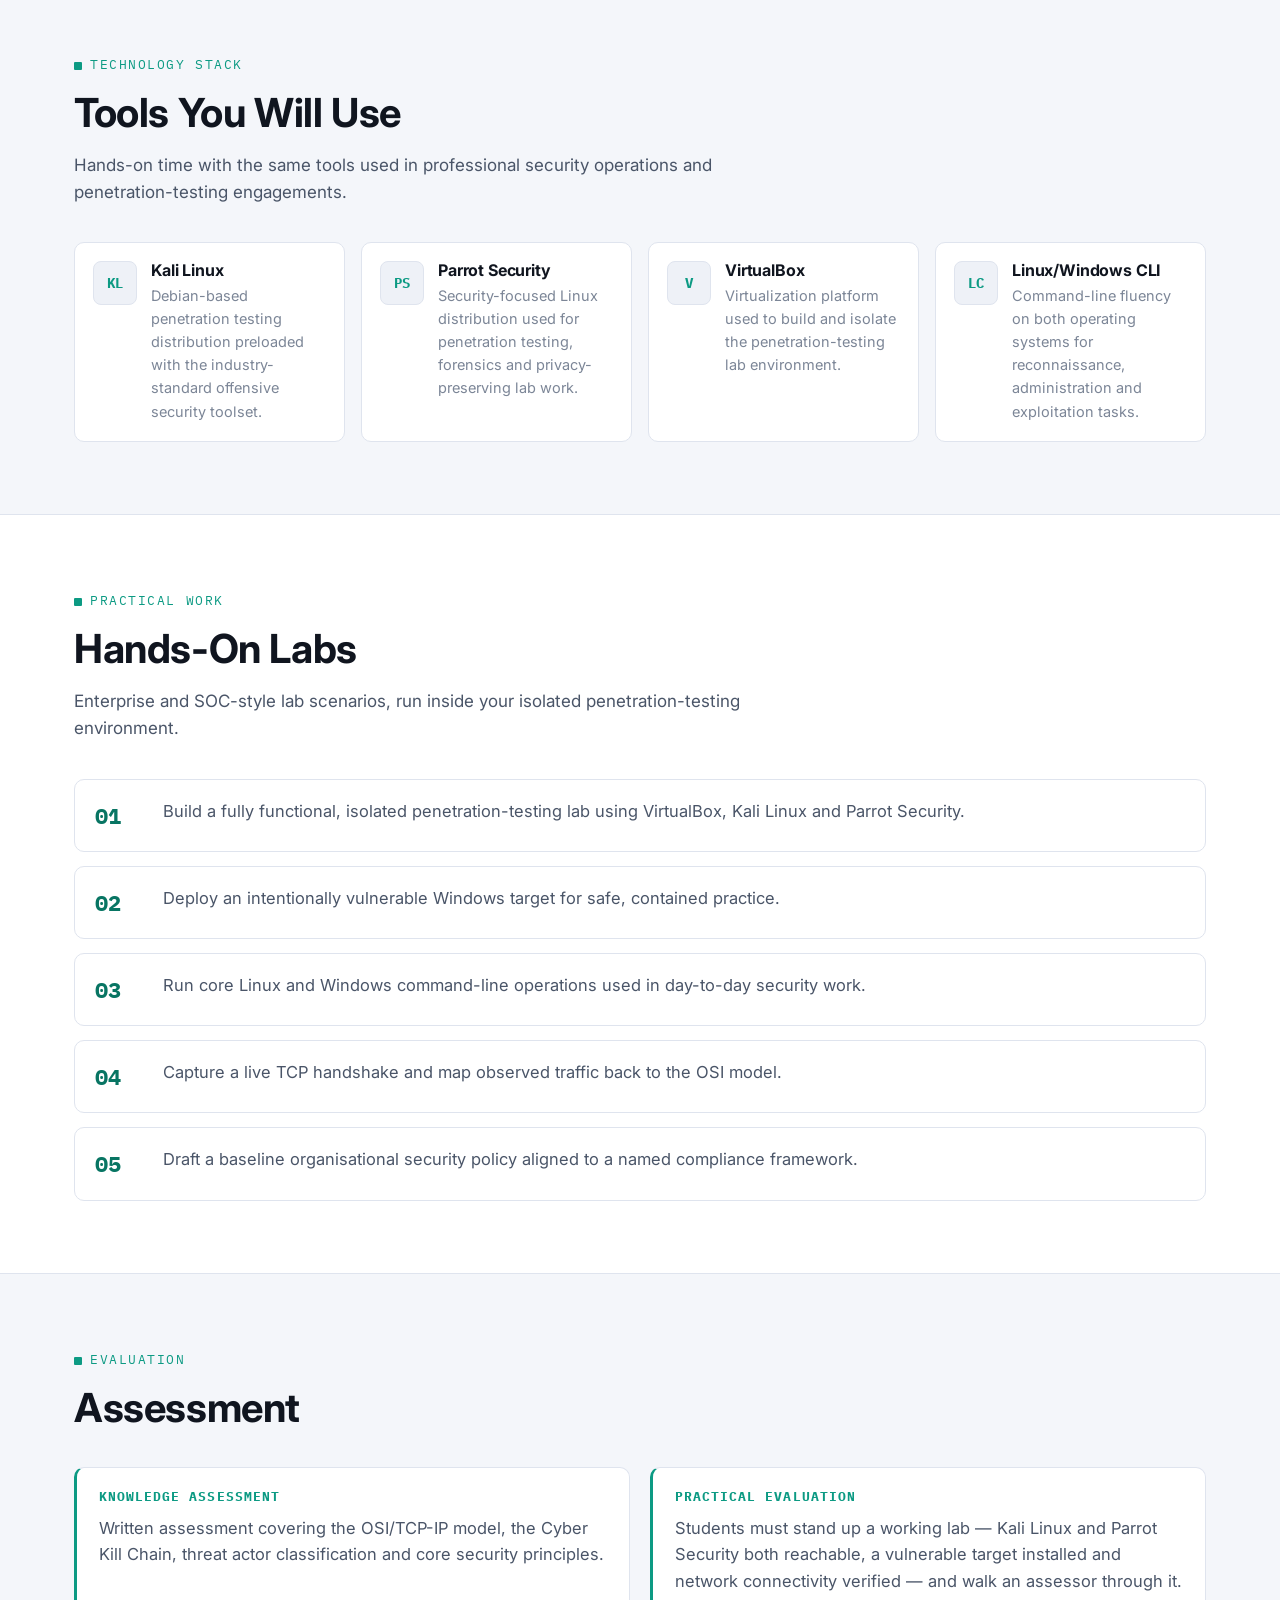
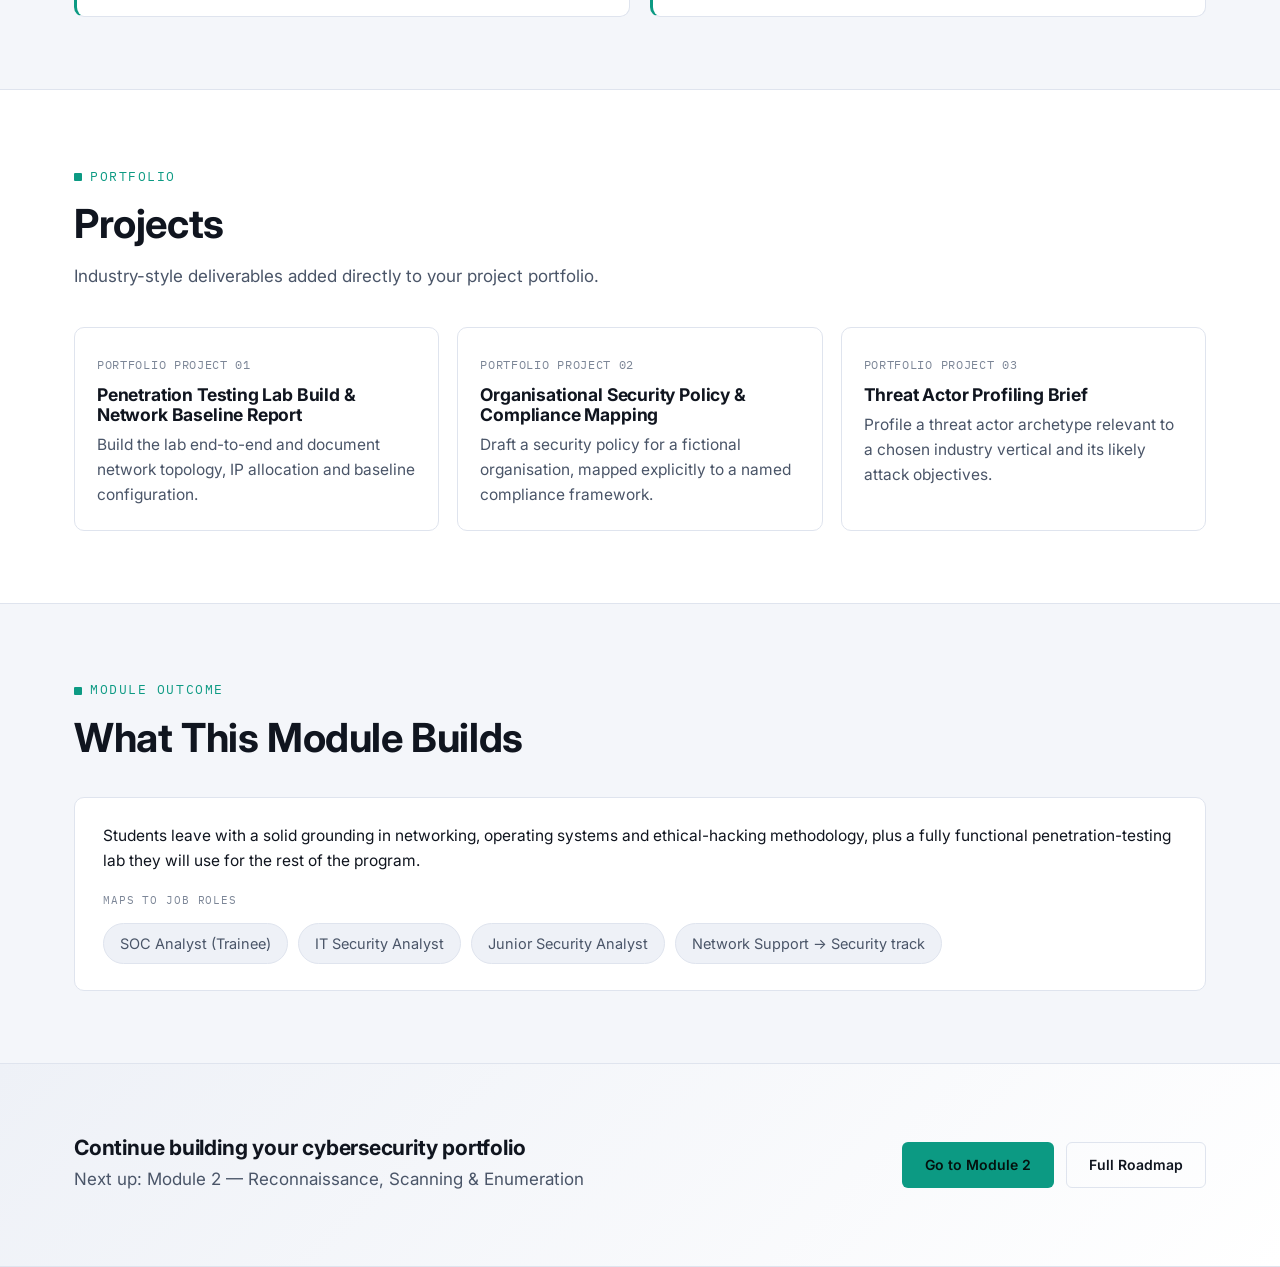
==== commit 72818fc3: "Add layered hero visuals: mockup card, floating badges, accent bar Wraps the program diagram in a sh" ====
--- a/module-1-cybersecurity-foundations/index.html
+++ b/module-1-cybersecurity-foundations/index.html
@@ -31,6 +31,7 @@
       </div>
       <div class="duration-chip" style="margin-top:22px;">MODULE 1 OF 6 &nbsp;·&nbsp; 20 Hrs</div>
       <h1>Module 1 — Cybersecurity &amp; Ethical Hacking Foundations (2 Weeks)</h1>
+      <div class="h1-accent"></div>
       <div class="hero-grid">
         <div>
           <p class="hero-lede">Every security career starts with the same foundation: how networks actually work, how attackers think, and how to build a lab safe enough to break things on purpose. This module gets you there — from OSI fundamentals to a fully operational penetration-testing environment.</p>
--- a/assets/css/style.css
+++ b/assets/css/style.css
@@ -14,6 +14,7 @@
   --accent-2: #2563eb;
   --warn: #b06a08;
   --danger: #c0392b;
+  --dot: rgba(16,21,31,.07);
   --radius: 10px;
   --maxw: 1180px;
   --font: 'Inter', -apple-system, BlinkMacSystemFont, 'Segoe UI', Roboto, Helvetica, Arial, sans-serif;
@@ -79,20 +80,55 @@
 .breadcrumb .sep{margin:0 8px;}
 
 /* hero */
-.hero{padding-top:64px;padding-bottom:32px;border-bottom:1px solid var(--border);background:
-  radial-gradient(900px 400px at 85% -10%, rgba(12,154,131,.08), transparent 60%),
-  radial-gradient(700px 380px at 0% 0%, rgba(37,99,235,.06), transparent 55%);}
+.hero{
+  position:relative;overflow:hidden;
+  padding-top:64px;padding-bottom:32px;border-bottom:1px solid var(--border);
+  background:
+    radial-gradient(900px 400px at 85% -10%, rgba(12,154,131,.10), transparent 60%),
+    radial-gradient(700px 380px at 0% 0%, rgba(37,99,235,.08), transparent 55%),
+    radial-gradient(var(--dot) 1.2px, transparent 1.2px) 0 0/26px 26px,
+    var(--bg);
+}
+.hero::before,.hero::after{content:"";position:absolute;border-radius:50%;filter:blur(70px);z-index:0;pointer-events:none;}
+.hero::before{width:440px;height:440px;background:radial-gradient(circle,rgba(12,154,131,.16),transparent 70%);top:-160px;right:-120px;}
+.hero::after{width:380px;height:380px;background:radial-gradient(circle,rgba(37,99,235,.14),transparent 70%);bottom:-180px;left:-140px;}
+.hero>.wrap{position:relative;z-index:1;}
 .hero .duration-chip{
   display:inline-flex;align-items:center;gap:8px;margin-bottom:16px;
   background:var(--surface);border:1px solid var(--border);border-radius:100px;
   padding:6px 14px;font-family:var(--mono);font-size:13px;color:var(--accent);
-}
+  box-shadow:0 2px 10px rgba(16,21,31,.05);
+}
+.h1-accent{width:68px;height:5px;border-radius:3px;background:linear-gradient(90deg,var(--accent),var(--accent-2));margin:2px 0 22px;}
 .hero-grid{display:grid;grid-template-columns:1.4fr 1fr;gap:32px;align-items:center;margin-top:20px;}
 .hero-lede{font-size:18.5px;color:var(--text-dim);max-width:60ch;}
 .hero-meta{display:grid;gap:10px;}
-.hero-diagram{width:100%;max-width:360px;height:auto;display:block;margin:0 auto 14px;}
+
+.hero-visual{position:relative;margin:0 auto 16px;max-width:360px;}
+.hero-visual-glow{position:absolute;inset:8%;background:radial-gradient(circle,rgba(12,154,131,.22),transparent 70%);filter:blur(36px);z-index:0;}
+.hero-mockup-card{
+  position:relative;z-index:1;background:var(--surface);border:1px solid var(--border);
+  border-radius:20px;padding:16px;
+  box-shadow:0 24px 50px -18px rgba(16,21,31,.20), 0 6px 16px rgba(16,21,31,.06);
+}
+.hero-diagram{width:100%;height:auto;display:block;}
+.floating-badge{
+  position:absolute;z-index:2;display:flex;align-items:center;gap:6px;
+  background:var(--surface);border:1px solid var(--border);border-radius:100px;
+  padding:8px 14px;font-size:13px;font-weight:700;white-space:nowrap;
+  box-shadow:0 14px 28px -10px rgba(16,21,31,.18);
+}
+.floating-badge .dot{width:7px;height:7px;border-radius:50%;flex:none;}
+.floating-badge-1{top:-14px;left:-18px;color:var(--accent-dim);}
+.floating-badge-1 .dot{background:var(--accent);}
+.floating-badge-2{bottom:-14px;right:-18px;color:var(--accent-2);}
+.floating-badge-2 .dot{background:var(--accent-2);}
+
 .hero-stats-row{display:grid;grid-template-columns:repeat(3,1fr);gap:10px;}
-.meta-card{background:var(--surface);border:1px solid var(--border);border-radius:var(--radius);padding:12px 14px;}
+.meta-card{
+  background:var(--surface);border:1px solid var(--border);border-radius:var(--radius);
+  padding:12px 14px;box-shadow:0 2px 10px rgba(16,21,31,.04);
+}
 .meta-card .label{font-family:var(--mono);font-size:11px;text-transform:uppercase;letter-spacing:.08em;color:var(--text-faint);margin-bottom:4px;}
 .meta-card .value{font-size:16px;color:var(--text);font-weight:600;}
 .hero-ctas{display:flex;gap:12px;margin-top:22px;flex-wrap:wrap;}
@@ -164,7 +200,8 @@
 
 /* index page specific */
 .stat-bar{display:grid;grid-template-columns:repeat(4,1fr);gap:20px;}
-.stat{background:var(--surface);border:1px solid var(--border);border-radius:var(--radius);padding:22px;text-align:left;}
+.stat{background:var(--surface);border:1px solid var(--border);border-radius:var(--radius);padding:22px;text-align:left;box-shadow:0 2px 10px rgba(16,21,31,.04);transition:transform .15s,box-shadow .15s;}
+.stat:hover{transform:translateY(-3px);box-shadow:0 12px 24px -10px rgba(16,21,31,.14);}
 .stat .num{font-family:var(--mono);font-size:29px;font-weight:700;color:var(--accent);}
 .stat .lbl{font-size:14px;color:var(--text-faint);margin-top:4px;}
 
@@ -218,4 +255,8 @@
   .navlinks{display:none;}
   .roadmap-item{grid-template-columns:1fr;text-align:left;}
   .roadmap-item .duration{text-align:left;}
-}
+  .hero-visual{max-width:280px;margin-top:8px;}
+  .floating-badge{font-size:11.5px;padding:6px 10px;}
+  .floating-badge-1{top:-10px;left:-8px;}
+  .floating-badge-2{bottom:-10px;right:-8px;}
+}
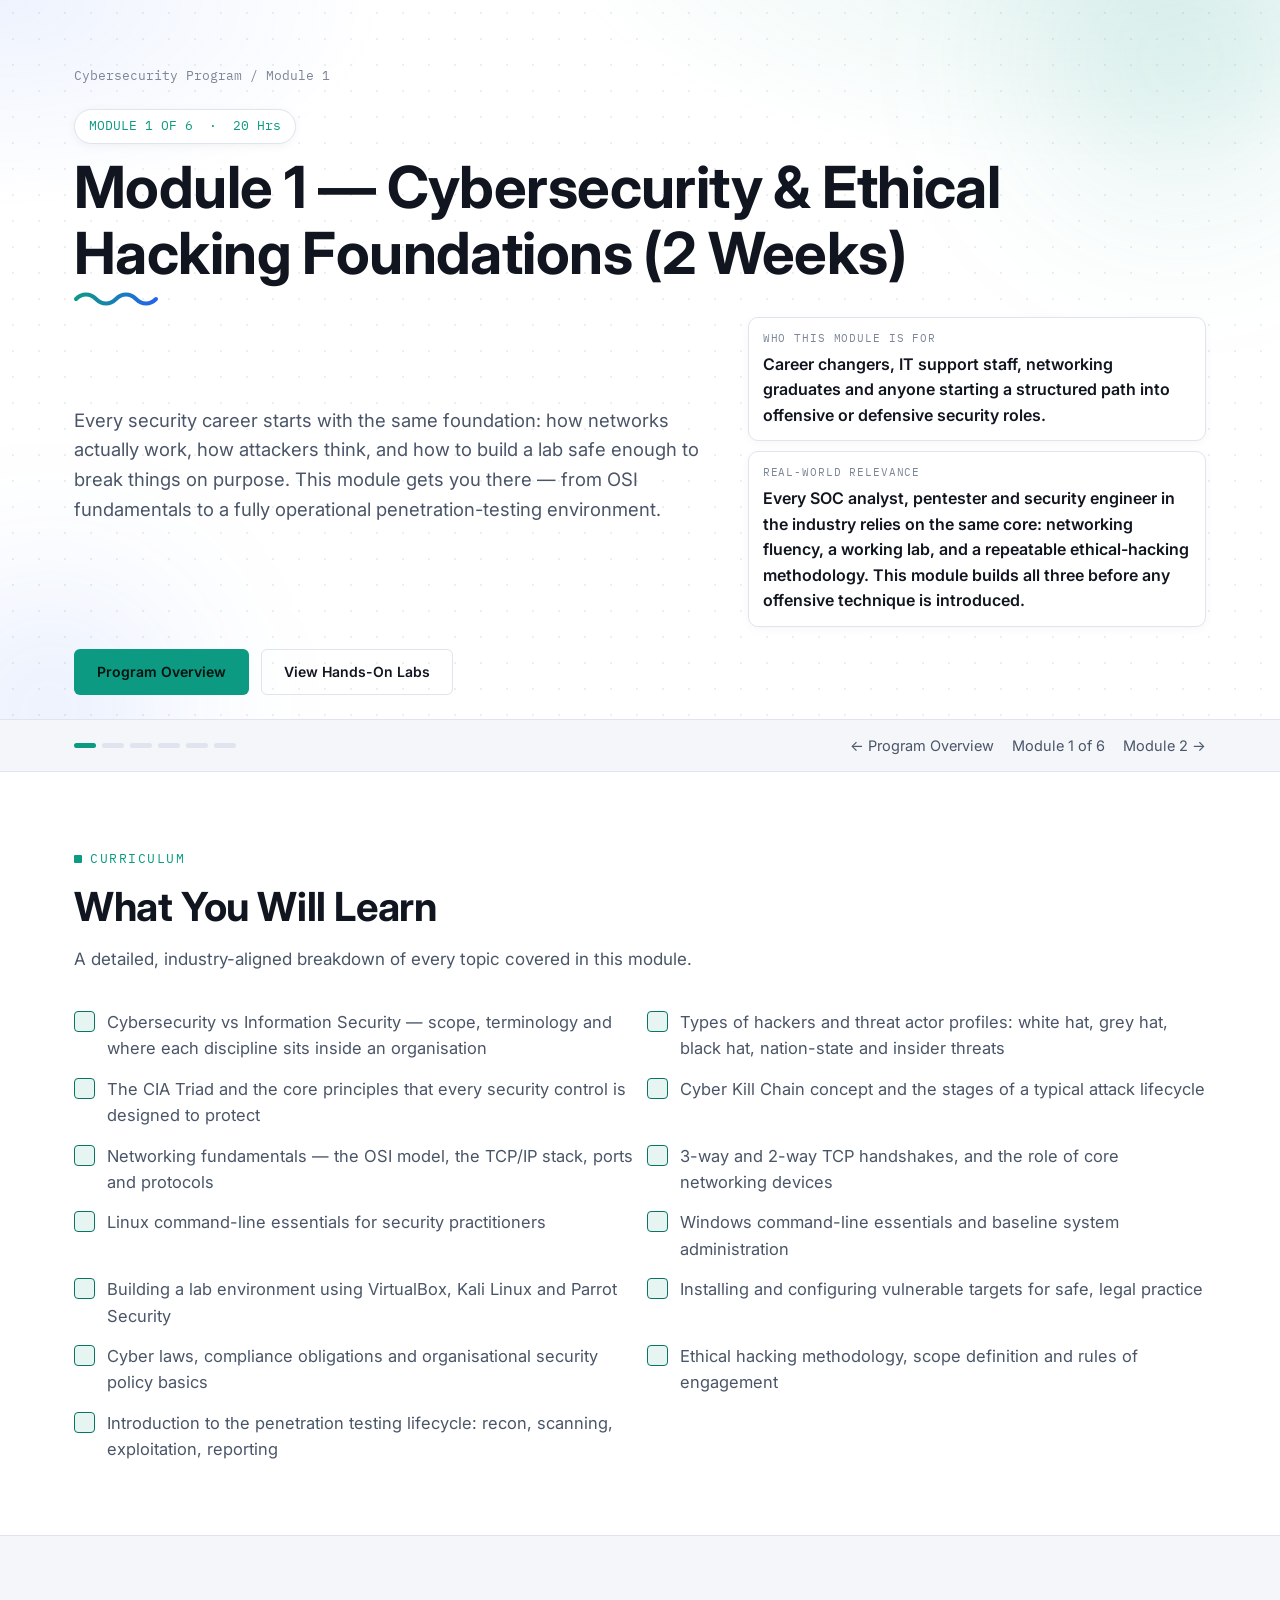
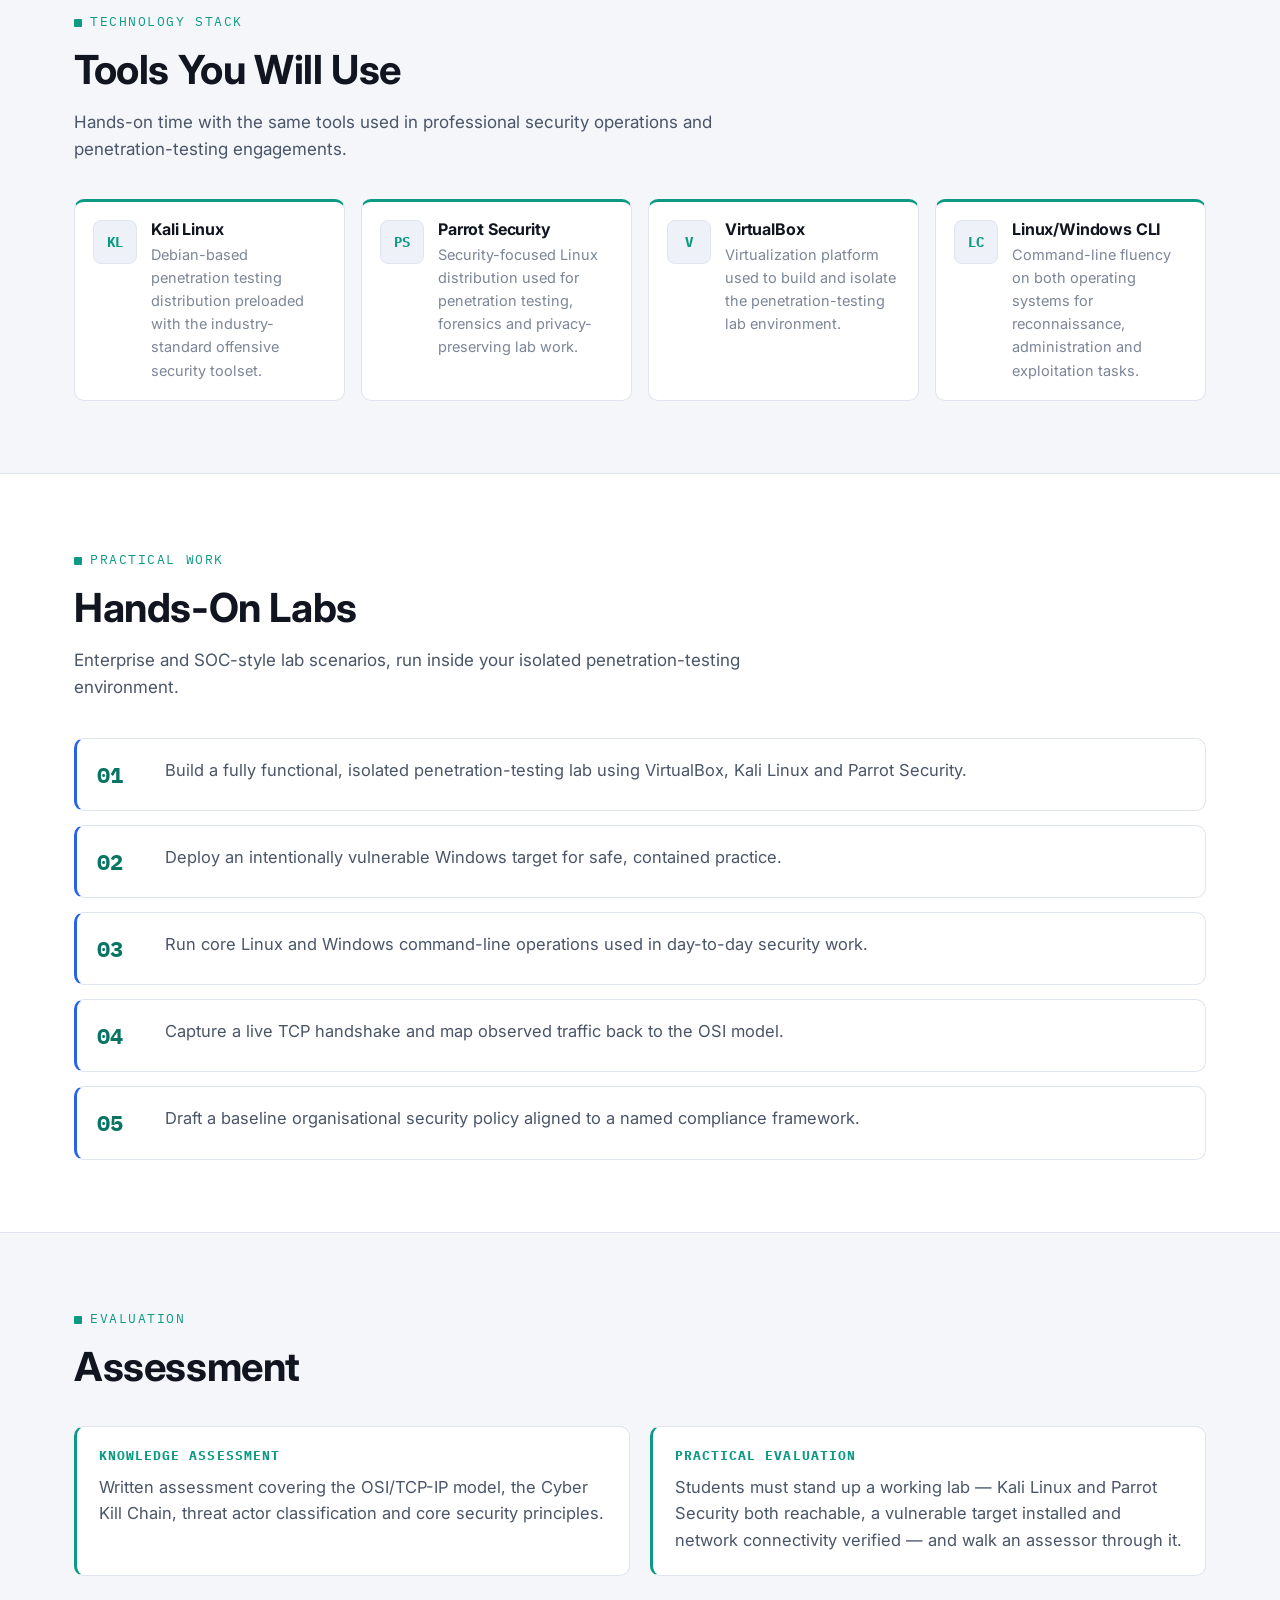
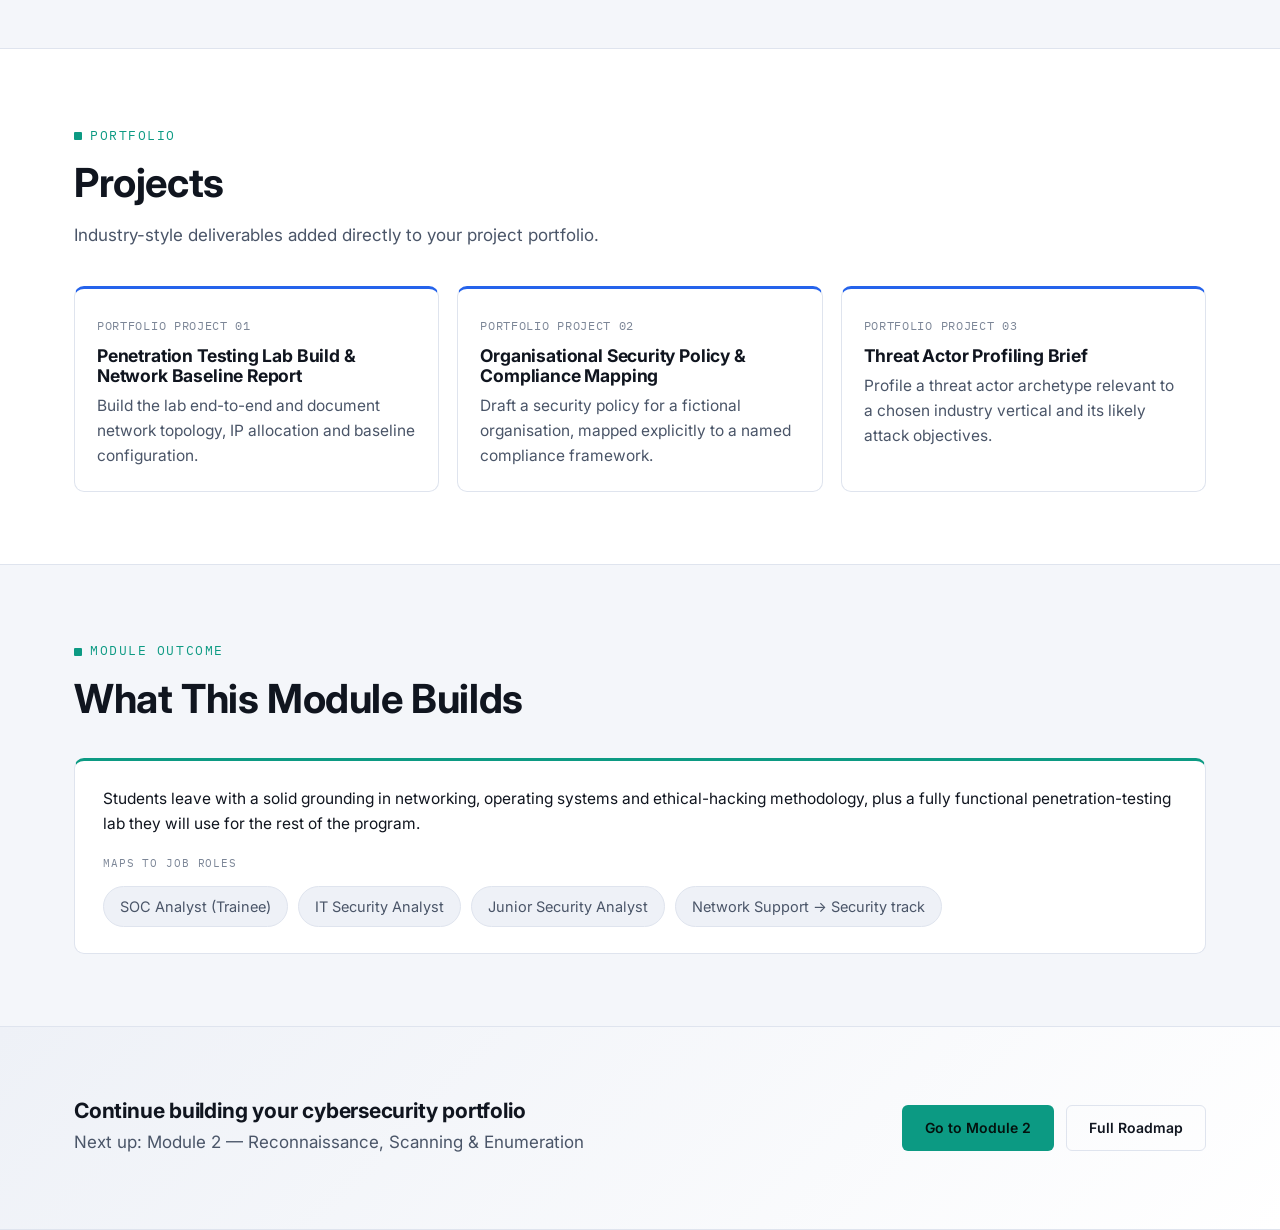
==== commit 17eafa0c: "Add wavy H1 underline, connected-flow roadmap, colored card borders Replaces the straight accent bar" ====
--- a/module-1-cybersecurity-foundations/index.html
+++ b/module-1-cybersecurity-foundations/index.html
@@ -31,7 +31,15 @@
       </div>
       <div class="duration-chip" style="margin-top:22px;">MODULE 1 OF 6 &nbsp;·&nbsp; 20 Hrs</div>
       <h1>Module 1 — Cybersecurity &amp; Ethical Hacking Foundations (2 Weeks)</h1>
-      <div class="h1-accent"></div>
+      <svg class="h1-wave" viewBox="0 0 92 16" xmlns="http://www.w3.org/2000/svg" aria-hidden="true">
+        <defs>
+          <linearGradient id="waveGradient" x1="0" y1="0" x2="1" y2="0">
+            <stop offset="0"/>
+            <stop offset="1"/>
+          </linearGradient>
+        </defs>
+        <path d="M2 8 C 8 2, 16 2, 22 8 C 28 14, 36 14, 42 8 C 48 2, 56 2, 62 8 C 68 14, 76 14, 82 8"/>
+      </svg>
       <div class="hero-grid">
         <div>
           <p class="hero-lede">Every security career starts with the same foundation: how networks actually work, how attackers think, and how to build a lab safe enough to break things on purpose. This module gets you there — from OSI fundamentals to a fully operational penetration-testing environment.</p>
--- a/assets/css/style.css
+++ b/assets/css/style.css
@@ -37,7 +37,7 @@
 .wrap{max-width:var(--maxw);margin:0 auto;padding:0 24px;}
 section{padding:72px 0;}
 h1,h2,h3,h4{line-height:1.15;margin:0 0 16px;font-weight:700;letter-spacing:-0.01em;}
-h1{font-size:clamp(36px,5.2vw,58px);}
+h1{font-size:clamp(36px,5.2vw,58px);margin-bottom:4px;}
 h2{font-size:clamp(28px,3.6vw,40px);}
 h3{font-size:21px;}
 p{margin:0 0 14px;color:var(--text-dim);font-size:17px;}
@@ -82,7 +82,7 @@
 /* hero */
 .hero{
   position:relative;overflow:hidden;
-  padding-top:64px;padding-bottom:32px;border-bottom:1px solid var(--border);
+  padding-top:48px;padding-bottom:24px;border-bottom:1px solid var(--border);
   background:
     radial-gradient(900px 400px at 85% -10%, rgba(12,154,131,.10), transparent 60%),
     radial-gradient(700px 380px at 0% 0%, rgba(37,99,235,.08), transparent 55%),
@@ -94,13 +94,20 @@
 .hero::after{width:380px;height:380px;background:radial-gradient(circle,rgba(37,99,235,.14),transparent 70%);bottom:-180px;left:-140px;}
 .hero>.wrap{position:relative;z-index:1;}
 .hero .duration-chip{
-  display:inline-flex;align-items:center;gap:8px;margin-bottom:16px;
+  display:inline-flex;align-items:center;gap:8px;margin-bottom:10px;
   background:var(--surface);border:1px solid var(--border);border-radius:100px;
   padding:6px 14px;font-family:var(--mono);font-size:13px;color:var(--accent);
   box-shadow:0 2px 10px rgba(16,21,31,.05);
 }
-.h1-accent{width:68px;height:5px;border-radius:3px;background:linear-gradient(90deg,var(--accent),var(--accent-2));margin:2px 0 22px;}
-.hero-grid{display:grid;grid-template-columns:1.4fr 1fr;gap:32px;align-items:center;margin-top:20px;}
+.h1-wave{display:block;width:92px;height:16px;margin:0 0 10px;overflow:visible;}
+.h1-wave path{
+  fill:none;stroke:url(#waveGradient);stroke-width:4;stroke-linecap:round;
+  stroke-dasharray:140;stroke-dashoffset:140;animation:waveDraw 1s ease-out .15s forwards;
+}
+.h1-wave stop:first-child{stop-color:var(--accent);}
+.h1-wave stop:last-child{stop-color:var(--accent-2);}
+@keyframes waveDraw{to{stroke-dashoffset:0;}}
+.hero-grid{display:grid;grid-template-columns:1.4fr 1fr;gap:32px;align-items:center;margin-top:4px;}
 .hero-lede{font-size:18.5px;color:var(--text-dim);max-width:60ch;}
 .hero-meta{display:grid;gap:10px;}
 
@@ -156,7 +163,12 @@
 .check-list li::after{content:"";position:absolute;}
 
 .tool-grid{display:grid;grid-template-columns:repeat(auto-fill,minmax(240px,1fr));gap:16px;}
-.tool-card{background:var(--surface);border:1px solid var(--border);border-radius:var(--radius);padding:18px;display:flex;gap:14px;align-items:flex-start;}
+.tool-card{
+  background:var(--surface);border:1px solid var(--border);border-top:3px solid var(--accent);
+  border-radius:var(--radius);padding:18px;display:flex;gap:14px;align-items:flex-start;
+  transition:transform .15s,box-shadow .15s,border-color .15s;
+}
+.tool-card:hover{transform:translateY(-3px);box-shadow:0 14px 26px -14px rgba(12,154,131,.35);border-color:var(--accent-dim);}
 .tool-logo{
   flex:none;width:44px;height:44px;border-radius:8px;
   background:var(--surface-2);border:1px solid var(--border);
@@ -167,7 +179,13 @@
 .tool-card p{margin:0;font-size:14.5px;color:var(--text-faint);}
 
 .lab-list{display:grid;gap:14px;}
-.lab-item{display:grid;grid-template-columns:52px 1fr;gap:16px;background:var(--surface);border:1px solid var(--border);border-radius:var(--radius);padding:18px 20px;}
+.lab-item{
+  display:grid;grid-template-columns:52px 1fr;gap:16px;
+  background:var(--surface);border:1px solid var(--border);border-left:3px solid var(--accent-2);
+  border-radius:var(--radius);padding:18px 20px;
+  transition:transform .15s,box-shadow .15s,border-color .15s;
+}
+.lab-item:hover{transform:translateX(4px);box-shadow:0 14px 26px -14px rgba(37,99,235,.3);border-color:var(--accent-2);}
 .lab-num{font-family:var(--mono);font-size:22px;font-weight:700;color:var(--accent-dim);}
 .lab-item p{margin:0;color:var(--text-dim);font-size:16.5px;}
 
@@ -177,14 +195,18 @@
 .assessment-card p{margin:0;font-size:16.5px;}
 
 .project-grid{display:grid;grid-template-columns:repeat(auto-fit,minmax(280px,1fr));gap:18px;}
-.project-card{background:var(--surface);border:1px solid var(--border);border-radius:var(--radius);padding:22px;}
+.project-card{
+  background:var(--surface);border:1px solid var(--border);border-top:3px solid var(--accent-2);
+  border-radius:var(--radius);padding:22px;transition:transform .15s,box-shadow .15s,border-color .15s;
+}
+.project-card:hover{transform:translateY(-3px);box-shadow:0 14px 26px -14px rgba(37,99,235,.3);border-color:var(--accent-2);}
 .project-card .tag{font-family:var(--mono);font-size:11.5px;color:var(--text-faint);text-transform:uppercase;letter-spacing:.06em;}
 .project-card h4{margin:8px 0 8px;font-size:17.5px;}
 .project-card p{margin:0;font-size:15.5px;}
 
 .role-chips{display:flex;flex-wrap:wrap;gap:10px;margin-top:14px;}
 .chip{background:var(--surface-2);border:1px solid var(--border);border-radius:100px;padding:8px 16px;font-size:14.5px;color:var(--text-dim);}
-.outcome-block{background:var(--surface);border:1px solid var(--border);border-radius:var(--radius);padding:26px 28px;}
+.outcome-block{background:var(--surface);border:1px solid var(--border);border-top:3px solid var(--accent);border-radius:var(--radius);padding:26px 28px;}
 
 .cta-banner{background:linear-gradient(135deg,var(--surface-2),var(--surface));border-top:1px solid var(--border);border-bottom:1px solid var(--border);}
 .cta-banner .wrap{display:flex;align-items:center;justify-content:space-between;gap:24px;flex-wrap:wrap;}
@@ -205,14 +227,27 @@
 .stat .num{font-family:var(--mono);font-size:29px;font-weight:700;color:var(--accent);}
 .stat .lbl{font-size:14px;color:var(--text-faint);margin-top:4px;}
 
-.roadmap{display:grid;gap:14px;}
+.roadmap{display:grid;gap:0;position:relative;}
+.roadmap::before{
+  content:"";position:absolute;top:30px;bottom:30px;left:31px;width:3px;
+  background:linear-gradient(180deg,var(--accent),var(--accent-2));border-radius:2px;z-index:0;
+}
 .roadmap-item{
+  position:relative;z-index:1;
   display:grid;grid-template-columns:64px 1fr auto;gap:20px;align-items:center;
   background:var(--surface);border:1px solid var(--border);border-radius:var(--radius);
-  padding:20px 22px;transition:border-color .15s;
-}
-.roadmap-item:hover{border-color:var(--accent-dim);}
-.roadmap-item .idx{font-family:var(--mono);font-size:24px;color:var(--accent);font-weight:700;}
+  padding:18px 22px;margin-bottom:14px;
+  transition:border-color .15s,transform .15s,box-shadow .15s;
+}
+.roadmap-item:last-child{margin-bottom:0;}
+.roadmap-item:hover{border-color:var(--accent-dim);transform:translateX(4px);box-shadow:0 10px 24px -12px rgba(16,21,31,.16);}
+.roadmap-item .idx{
+  width:56px;height:56px;border-radius:50%;justify-self:center;
+  display:flex;align-items:center;justify-content:center;
+  background:linear-gradient(135deg,var(--accent),var(--accent-2));
+  color:#fff;font-family:var(--mono);font-size:19px;font-weight:700;
+  box-shadow:0 6px 16px -4px rgba(12,154,131,.45);
+}
 .roadmap-item h4{margin:0 0 4px;font-size:18px;}
 .roadmap-item .topics{font-size:15px;color:var(--text-faint);margin:6px 0 0;}
 .roadmap-item .duration{font-family:var(--mono);font-size:13px;color:var(--text-faint);text-align:right;white-space:nowrap;}
@@ -253,8 +288,10 @@
   .footer-grid{grid-template-columns:1fr 1fr;}
   .stat-bar{grid-template-columns:1fr 1fr;}
   .navlinks{display:none;}
-  .roadmap-item{grid-template-columns:1fr;text-align:left;}
-  .roadmap-item .duration{text-align:left;}
+  .roadmap::before{left:46px;}
+  .roadmap-item{grid-template-columns:48px 1fr auto;gap:14px;padding:14px 16px;text-align:left;}
+  .roadmap-item .idx{width:44px;height:44px;font-size:15px;}
+  .roadmap-item .duration{text-align:right;font-size:11.5px;}
   .hero-visual{max-width:280px;margin-top:8px;}
   .floating-badge{font-size:11.5px;padding:6px 10px;}
   .floating-badge-1{top:-10px;left:-8px;}
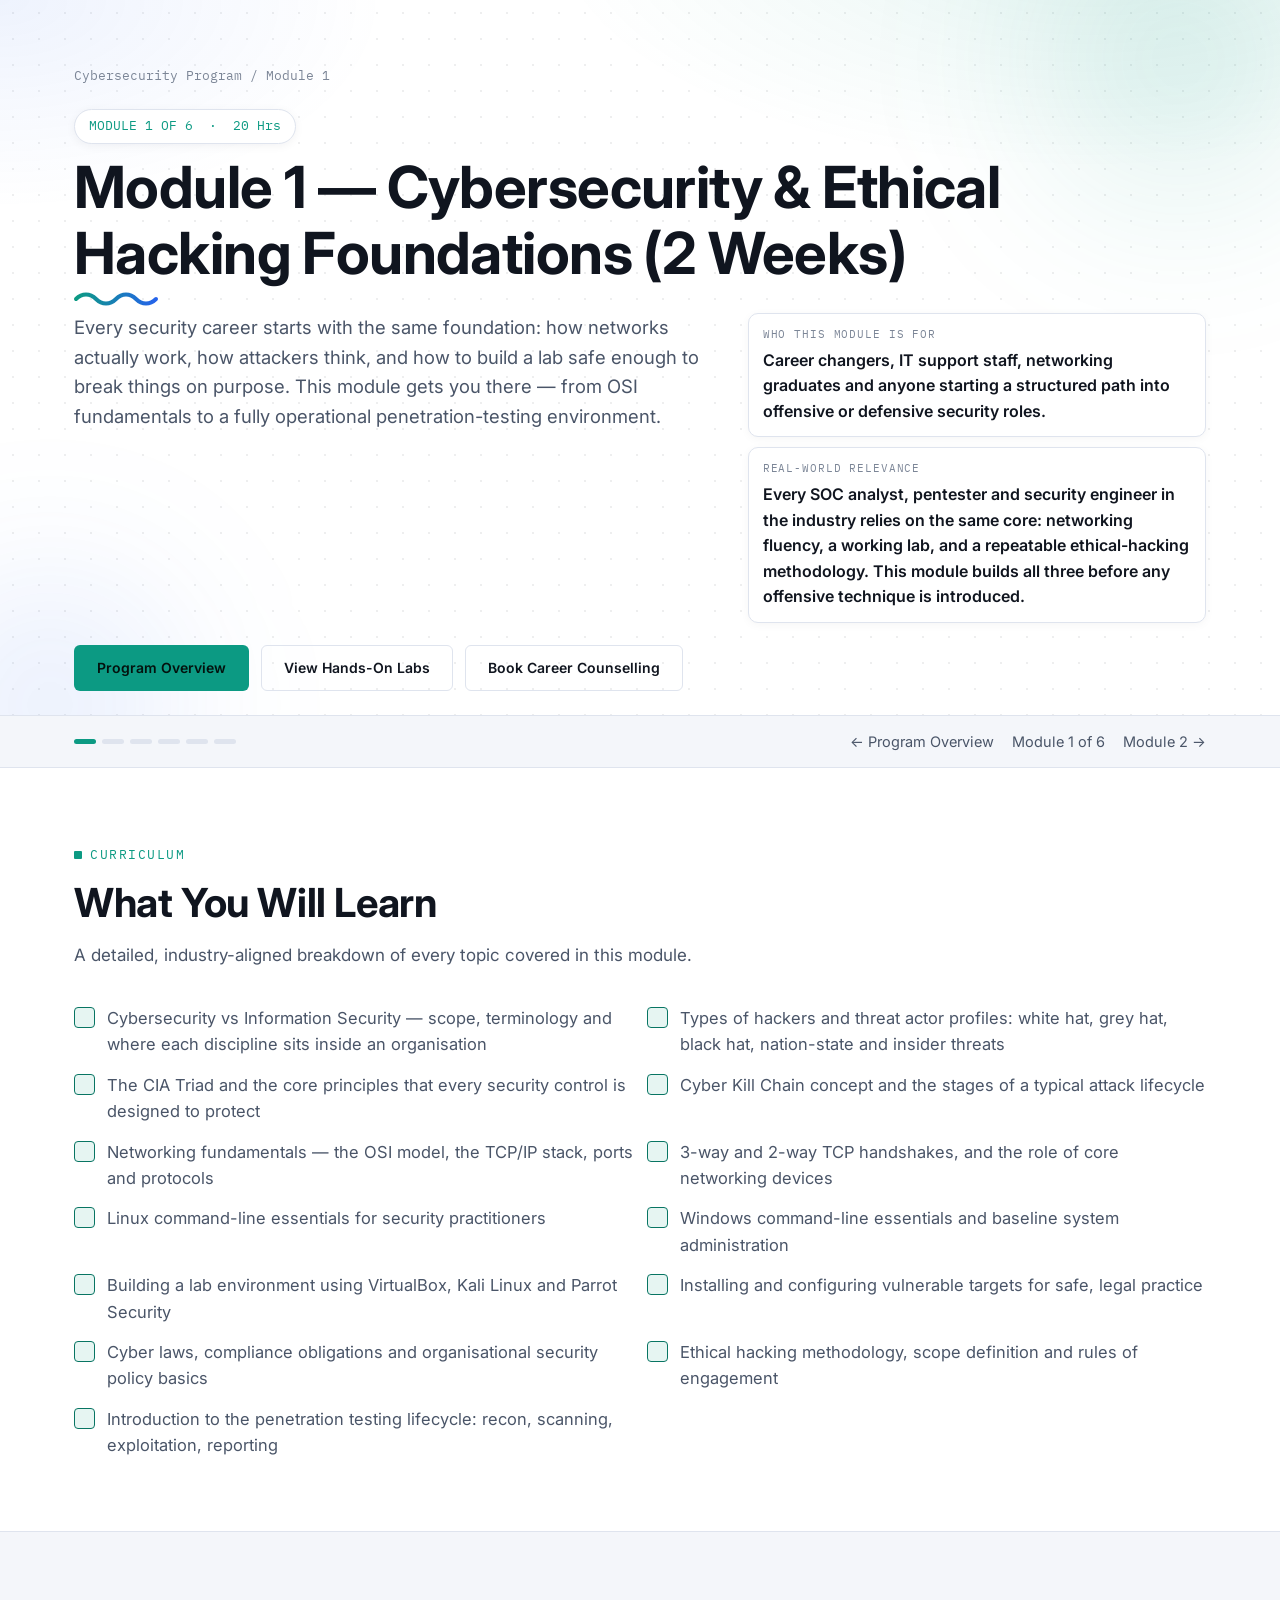
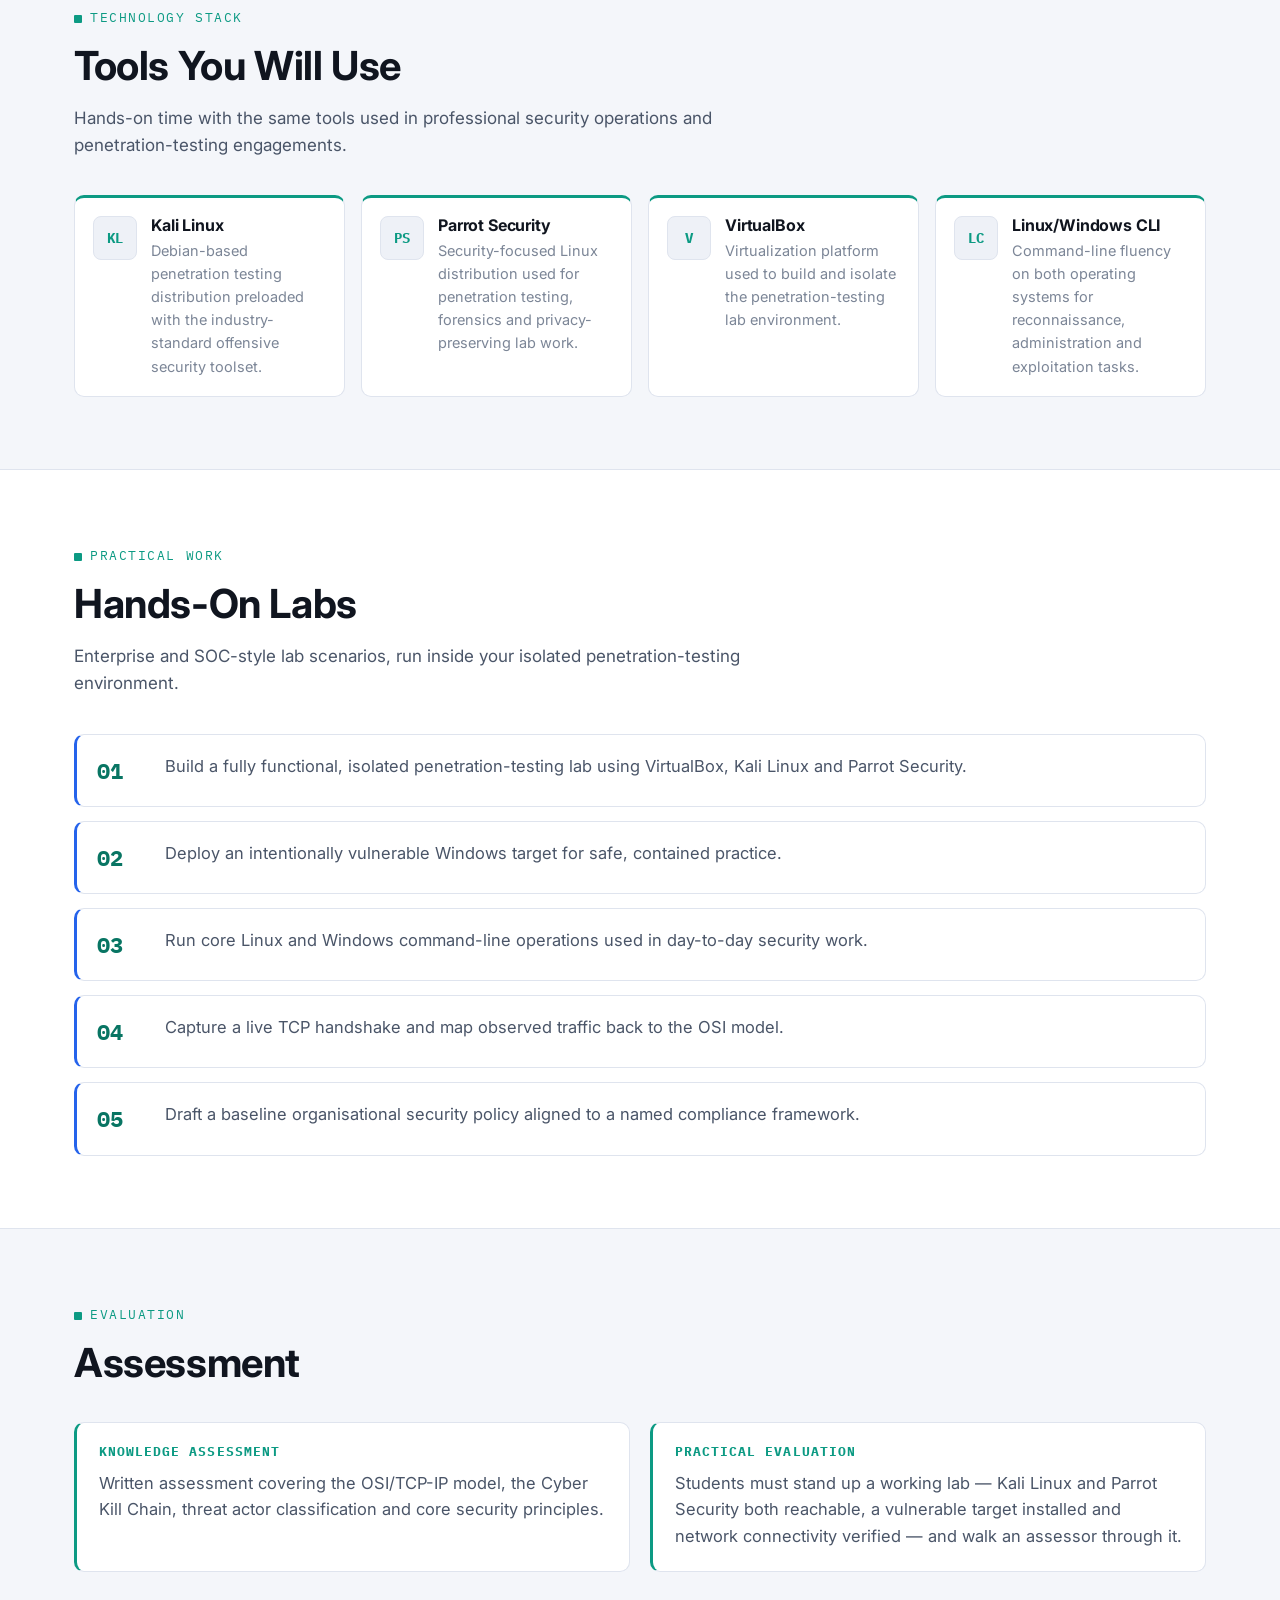
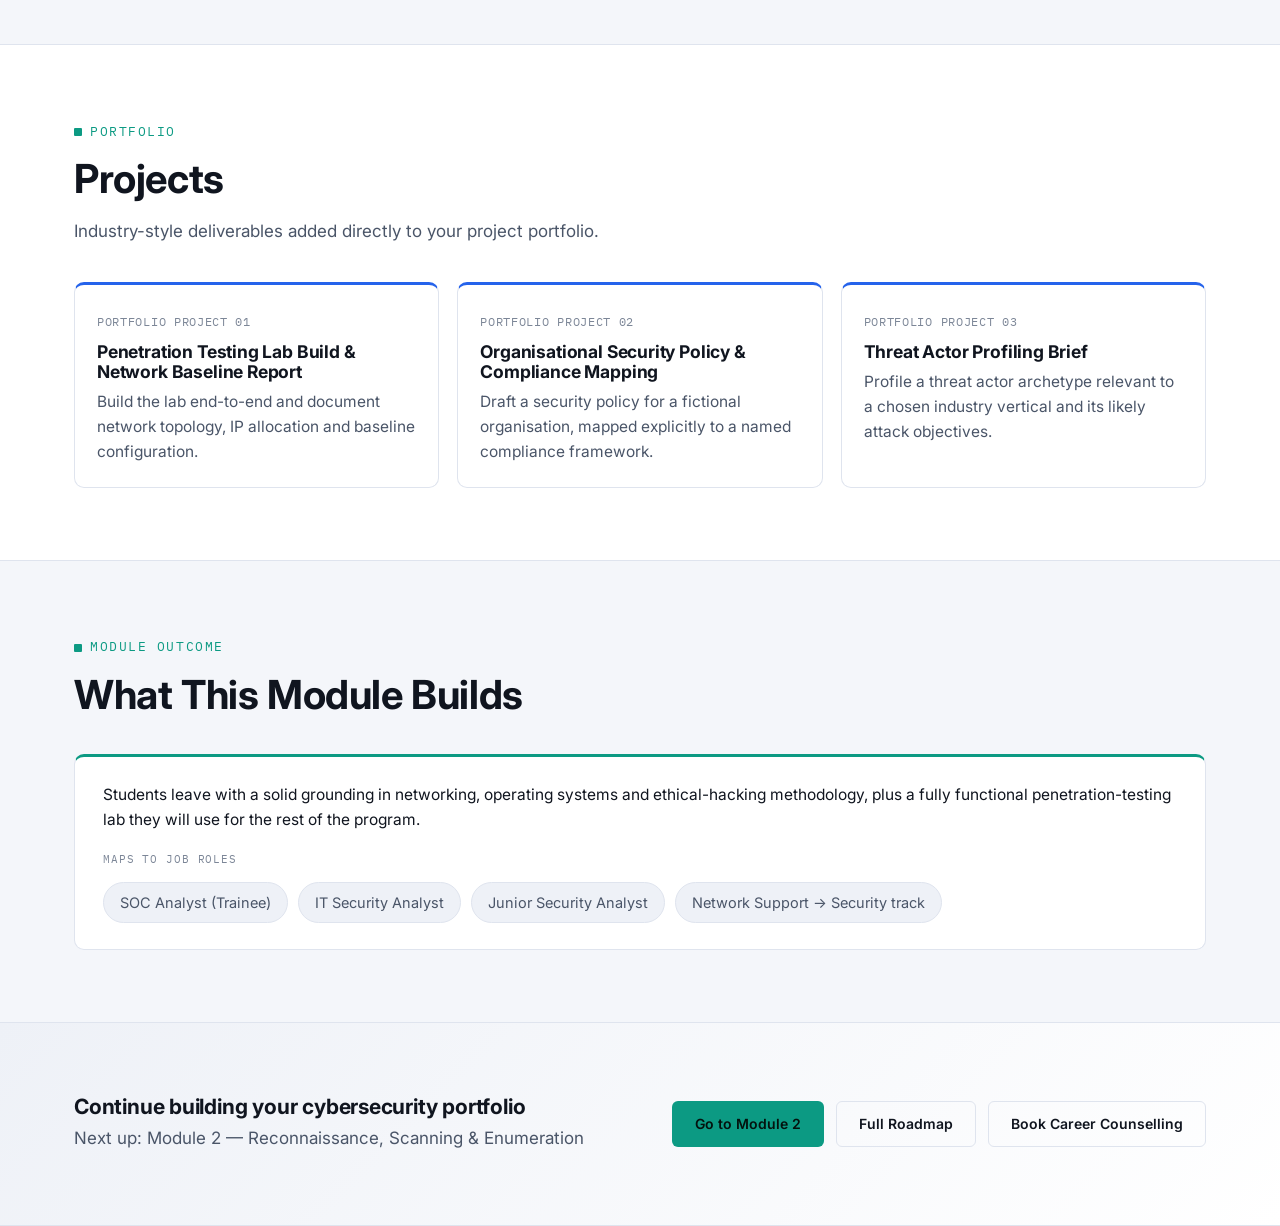
==== commit 83e2d3f2: "Replace Start with Module 1 with a Book Career Counselling CTA Removes the "Start with Module 1" but" ====
--- a/module-1-cybersecurity-foundations/index.html
+++ b/module-1-cybersecurity-foundations/index.html
@@ -52,6 +52,7 @@
       <div class="hero-ctas">
         <a class="btn btn-primary" href="../index.html">Program Overview</a>
         <a class="btn btn-outline" href="#labs">View Hands-On Labs</a>
+        <a class="btn btn-outline" href="tel:+919177715978">Book Career Counselling</a>
       </div>
     </div>
   </section>
@@ -160,6 +161,7 @@
       <div class="hero-ctas" style="margin:0;">
         <a class="btn btn-primary" href="../module-2-reconnaissance-scanning-enumeration/">Go to Module 2</a>
         <a class="btn btn-outline" href="../index.html#roadmap">Full Roadmap</a>
+        <a class="btn btn-outline" href="tel:+919177715978">Book Career Counselling</a>
       </div>
     </div>
   </section>
--- a/assets/css/style.css
+++ b/assets/css/style.css
@@ -99,7 +99,8 @@
   padding:6px 14px;font-family:var(--mono);font-size:13px;color:var(--accent);
   box-shadow:0 2px 10px rgba(16,21,31,.05);
 }
-.h1-wave{display:block;width:92px;height:16px;margin:0 0 10px;overflow:visible;}
+.h1-wave{display:block;width:92px;height:16px;margin:0 0 6px;overflow:visible;}
+.hero-kicker{font-size:16px;font-weight:600;color:var(--text-dim);margin:0 0 10px;letter-spacing:.01em;}
 .h1-wave path{
   fill:none;stroke:url(#waveGradient);stroke-width:4;stroke-linecap:round;
   stroke-dasharray:140;stroke-dashoffset:140;animation:waveDraw 1s ease-out .15s forwards;
@@ -107,7 +108,7 @@
 .h1-wave stop:first-child{stop-color:var(--accent);}
 .h1-wave stop:last-child{stop-color:var(--accent-2);}
 @keyframes waveDraw{to{stroke-dashoffset:0;}}
-.hero-grid{display:grid;grid-template-columns:1.4fr 1fr;gap:32px;align-items:center;margin-top:4px;}
+.hero-grid{display:grid;grid-template-columns:1.4fr 1fr;gap:32px;align-items:start;margin-top:0;}
 .hero-lede{font-size:18.5px;color:var(--text-dim);max-width:60ch;}
 .hero-meta{display:grid;gap:10px;}
 
@@ -253,13 +254,29 @@
 .roadmap-item .duration{font-family:var(--mono);font-size:13px;color:var(--text-faint);text-align:right;white-space:nowrap;}
 .roadmap-item .duration .hrs{display:block;color:var(--accent);font-weight:700;font-size:14.5px;}
 
-.timeline{display:flex;gap:0;overflow-x:auto;padding-bottom:8px;}
-.timeline-step{flex:1;min-width:150px;padding:18px 16px;border-left:2px solid var(--border);position:relative;}
-.timeline-step::before{content:"";position:absolute;left:-7px;top:18px;width:12px;height:12px;border-radius:50%;background:var(--accent);border:2px solid var(--bg);}
-.timeline-step .t-num{font-family:var(--mono);font-size:12px;color:var(--text-faint);}
-.timeline-step h5{margin:6px 0 4px;font-size:15px;}
-.timeline-step .t-dur{font-size:13px;color:var(--accent);font-family:var(--mono);}
-.timeline-step.phase{background:var(--surface);border-left-color:var(--accent-2);}
+.journey{position:relative;max-width:760px;}
+.journey::before{
+  content:"";position:absolute;top:23px;bottom:23px;left:23px;width:3px;
+  background:linear-gradient(180deg,var(--accent),var(--accent-2));border-radius:2px;z-index:0;
+}
+.journey-item{position:relative;z-index:1;display:flex;align-items:center;gap:18px;padding:12px 0;}
+.journey-node{
+  flex:none;width:46px;height:46px;border-radius:50%;
+  display:flex;align-items:center;justify-content:center;
+  background:var(--bg);border:3px solid var(--accent);
+  color:var(--accent);font-family:var(--mono);font-weight:700;font-size:15px;
+  transition:transform .15s;
+}
+.journey-item:hover .journey-node{transform:scale(1.08);}
+.journey-body{display:flex;align-items:baseline;gap:12px;flex-wrap:wrap;row-gap:2px;}
+.journey-body h5{margin:0;font-size:16.5px;color:var(--text);}
+.journey-dur{font-family:var(--mono);font-size:13px;color:var(--text-faint);white-space:nowrap;}
+.journey-tag{width:100%;font-family:var(--mono);font-size:11px;text-transform:uppercase;letter-spacing:.08em;color:var(--accent-2);}
+.journey-item.phase{
+  padding:16px 20px;margin:8px 0;background:var(--surface);border:1px solid var(--border);
+  border-radius:var(--radius);box-shadow:0 4px 14px rgba(16,21,31,.05);
+}
+.journey-item.phase .journey-node{background:linear-gradient(135deg,var(--accent),var(--accent-2));border:none;color:#fff;font-size:17px;}
 
 .track-grid{display:grid;grid-template-columns:repeat(auto-fit,minmax(250px,1fr));gap:18px;}
 .track-card{background:var(--surface);border:1px solid var(--border);border-radius:var(--radius);padding:22px;}
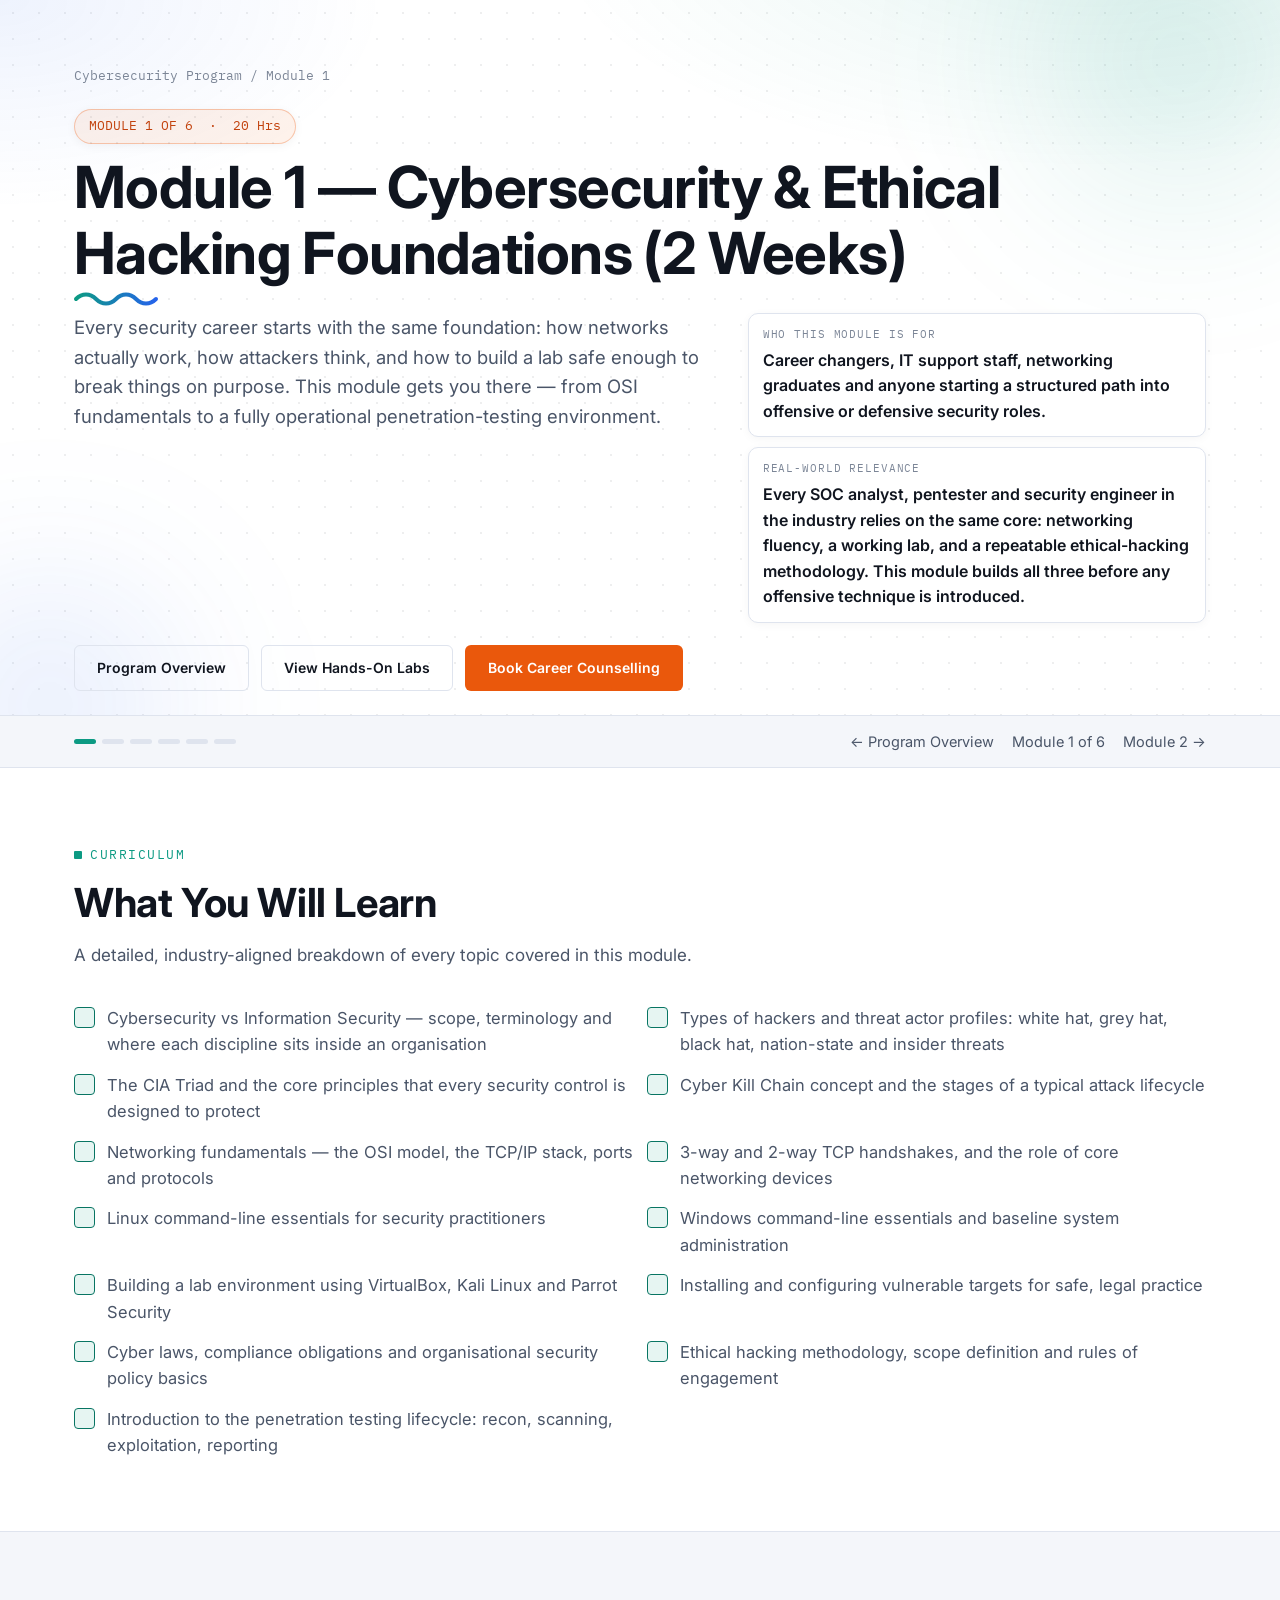
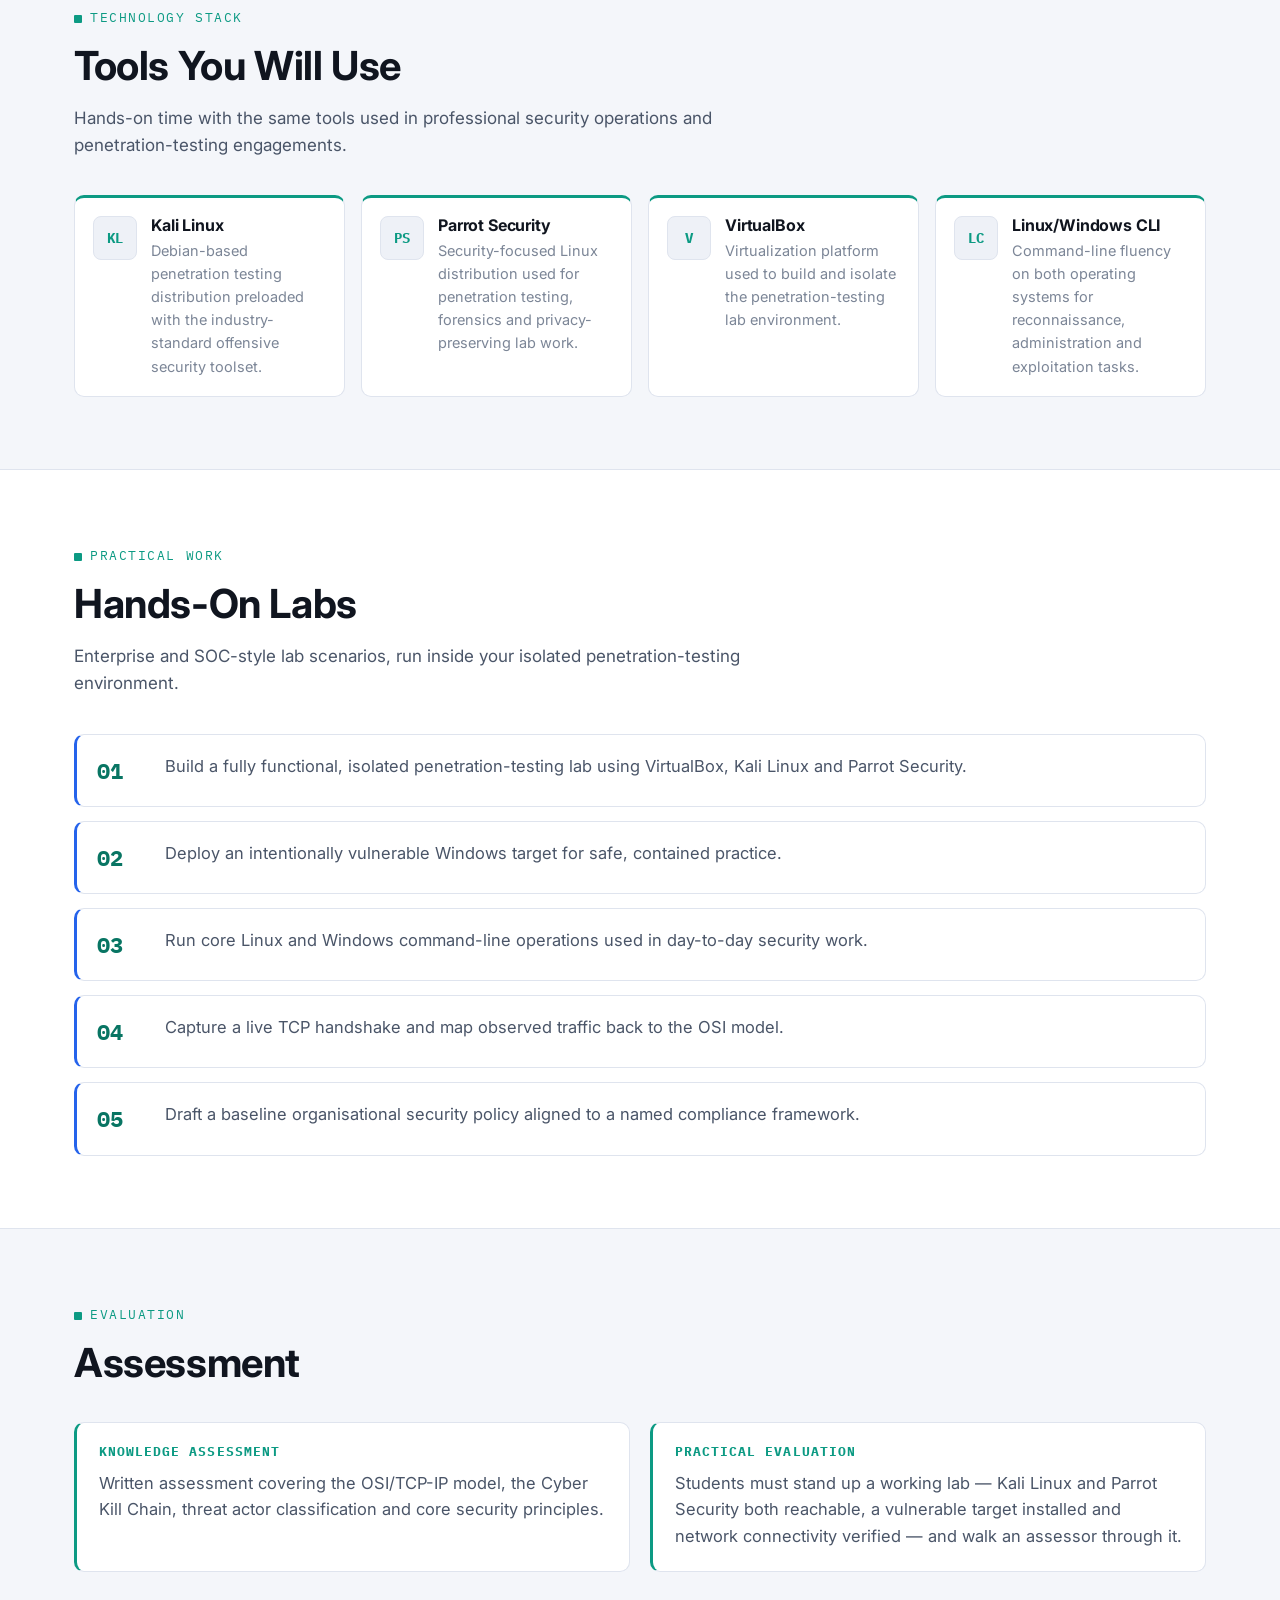
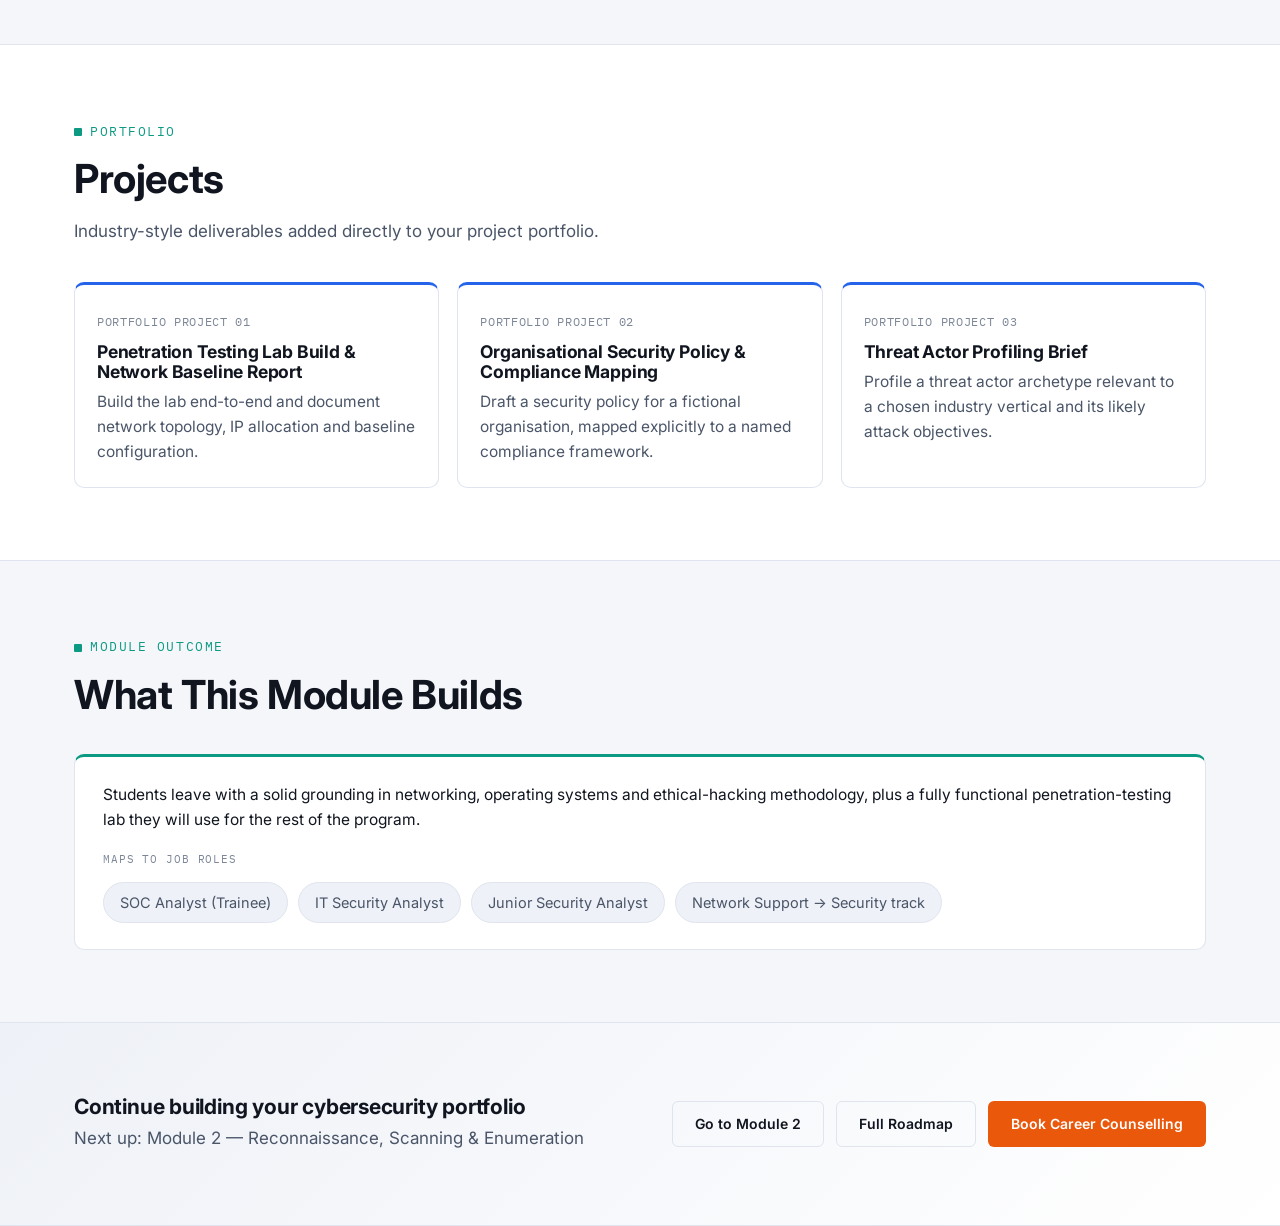
==== commit 9cf91ee9: "Make Book Career Counselling and CTA chips orange site-wide Introduces a dedicated orange CTA color " ====
--- a/module-1-cybersecurity-foundations/index.html
+++ b/module-1-cybersecurity-foundations/index.html
@@ -50,9 +50,9 @@
         </div>
       </div>
       <div class="hero-ctas">
-        <a class="btn btn-primary" href="../index.html">Program Overview</a>
+        <a class="btn btn-outline" href="../index.html">Program Overview</a>
         <a class="btn btn-outline" href="#labs">View Hands-On Labs</a>
-        <a class="btn btn-outline" href="tel:+919177715978">Book Career Counselling</a>
+        <a class="btn btn-primary" href="tel:+919177715978">Book Career Counselling</a>
       </div>
     </div>
   </section>
@@ -159,9 +159,9 @@
         <p>Next up: Module 2 — Reconnaissance, Scanning &amp; Enumeration</p>
       </div>
       <div class="hero-ctas" style="margin:0;">
-        <a class="btn btn-primary" href="../module-2-reconnaissance-scanning-enumeration/">Go to Module 2</a>
+        <a class="btn btn-outline" href="../module-2-reconnaissance-scanning-enumeration/">Go to Module 2</a>
         <a class="btn btn-outline" href="../index.html#roadmap">Full Roadmap</a>
-        <a class="btn btn-outline" href="tel:+919177715978">Book Career Counselling</a>
+        <a class="btn btn-primary" href="tel:+919177715978">Book Career Counselling</a>
       </div>
     </div>
   </section>
--- a/assets/css/style.css
+++ b/assets/css/style.css
@@ -14,6 +14,8 @@
   --accent-2: #2563eb;
   --warn: #b06a08;
   --danger: #c0392b;
+  --cta: #ea580c;
+  --cta-dark: #c2410c;
   --dot: rgba(16,21,31,.07);
   --radius: 10px;
   --maxw: 1180px;
@@ -66,8 +68,8 @@
   padding:11px 22px;border-radius:6px;font-weight:600;font-size:14px;
   cursor:pointer;border:1px solid transparent;white-space:nowrap;
 }
-.btn-primary{background:var(--accent);color:#04120e;}
-.btn-primary:hover{background:#1fe3bd;}
+.btn-primary{background:var(--cta);color:#fff;}
+.btn-primary:hover{background:var(--cta-dark);}
 .btn-outline{border-color:var(--border);color:var(--text);}
 .btn-outline:hover{border-color:var(--accent);}
 .btn-ghost{color:var(--text-dim);}
@@ -95,8 +97,8 @@
 .hero>.wrap{position:relative;z-index:1;}
 .hero .duration-chip{
   display:inline-flex;align-items:center;gap:8px;margin-bottom:10px;
-  background:var(--surface);border:1px solid var(--border);border-radius:100px;
-  padding:6px 14px;font-family:var(--mono);font-size:13px;color:var(--accent);
+  background:rgba(234,88,12,.08);border:1px solid rgba(234,88,12,.30);border-radius:100px;
+  padding:6px 14px;font-family:var(--mono);font-size:13px;color:var(--cta-dark);
   box-shadow:0 2px 10px rgba(16,21,31,.05);
 }
 .h1-wave{display:block;width:92px;height:16px;margin:0 0 6px;overflow:visible;}
@@ -132,13 +134,24 @@
 .floating-badge-2{bottom:-14px;right:-18px;color:var(--accent-2);}
 .floating-badge-2 .dot{background:var(--accent-2);}
 
-.hero-stats-row{display:grid;grid-template-columns:repeat(3,1fr);gap:10px;}
+.hero-stats-row{display:grid;grid-template-columns:repeat(3,1fr);gap:10px;margin-top:22px;}
 .meta-card{
   background:var(--surface);border:1px solid var(--border);border-radius:var(--radius);
   padding:12px 14px;box-shadow:0 2px 10px rgba(16,21,31,.04);
 }
 .meta-card .label{font-family:var(--mono);font-size:11px;text-transform:uppercase;letter-spacing:.08em;color:var(--text-faint);margin-bottom:4px;}
 .meta-card .value{font-size:16px;color:var(--text);font-weight:600;}
+.hero-stats-row .meta-card{
+  border-top:3px solid var(--accent);
+  background:linear-gradient(180deg, rgba(12,154,131,.07), var(--surface) 60%);
+  transition:transform .15s,box-shadow .15s,border-color .15s;
+}
+.hero-stats-row .meta-card:hover{transform:translateY(-4px);box-shadow:0 14px 26px -12px rgba(12,154,131,.32);}
+.hero-stats-row .meta-card-2{
+  border-top-color:var(--accent-2);
+  background:linear-gradient(180deg, rgba(37,99,235,.07), var(--surface) 60%);
+}
+.hero-stats-row .meta-card-2:hover{box-shadow:0 14px 26px -12px rgba(37,99,235,.32);}
 .hero-ctas{display:flex;gap:12px;margin-top:22px;flex-wrap:wrap;}
 
 .stat-section{padding:0 0 56px;}
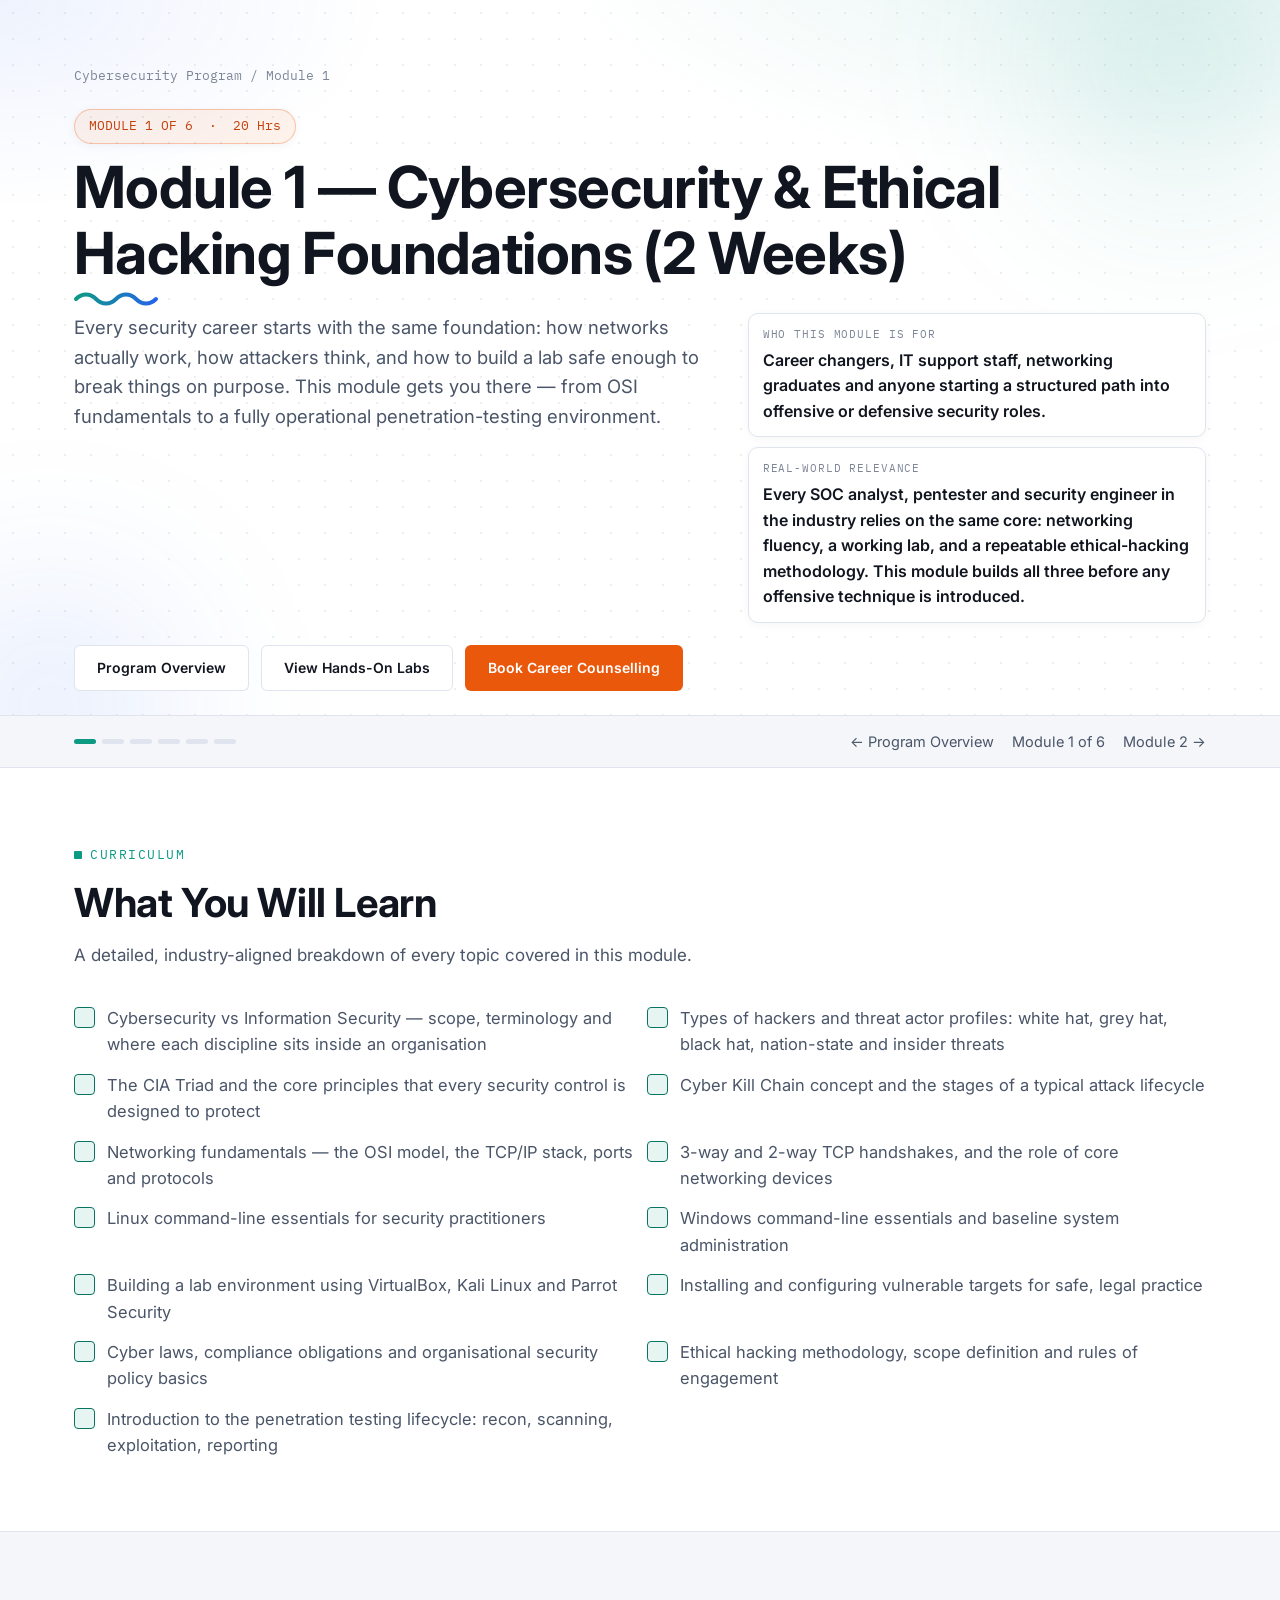
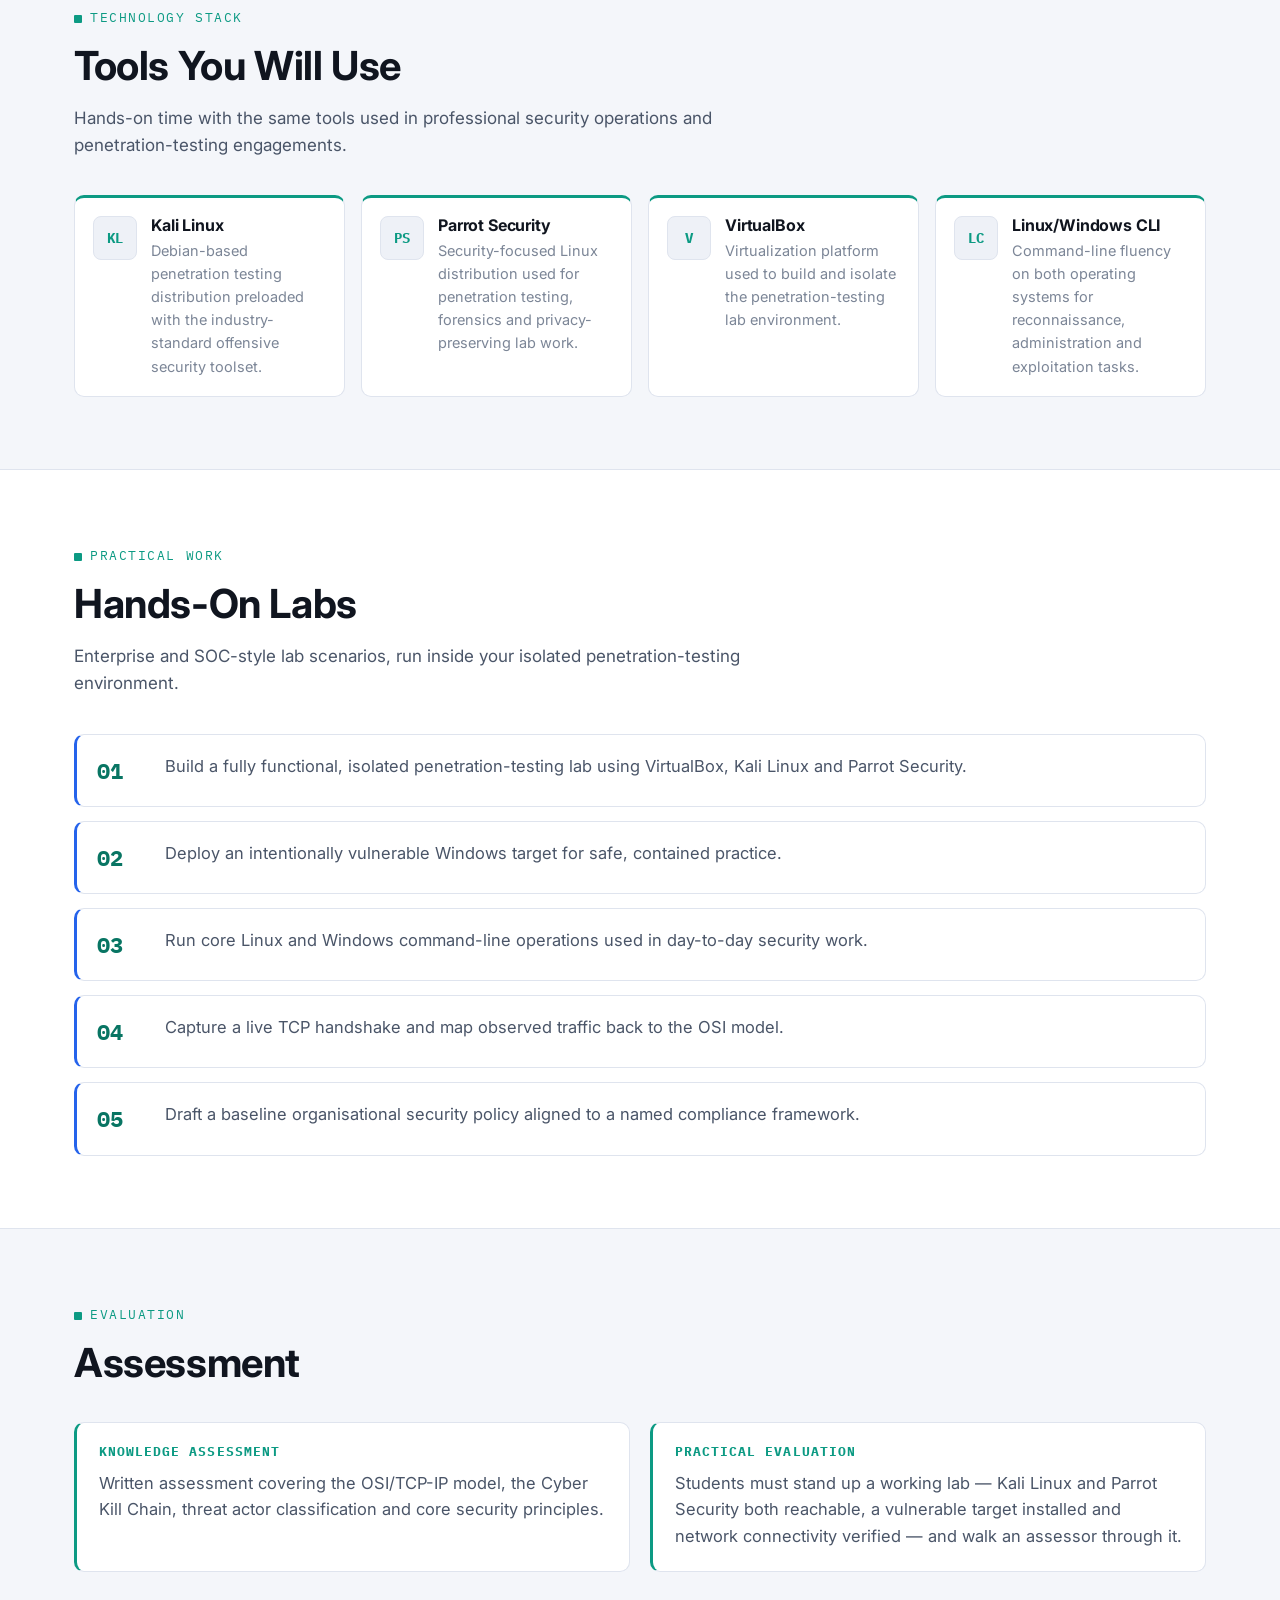
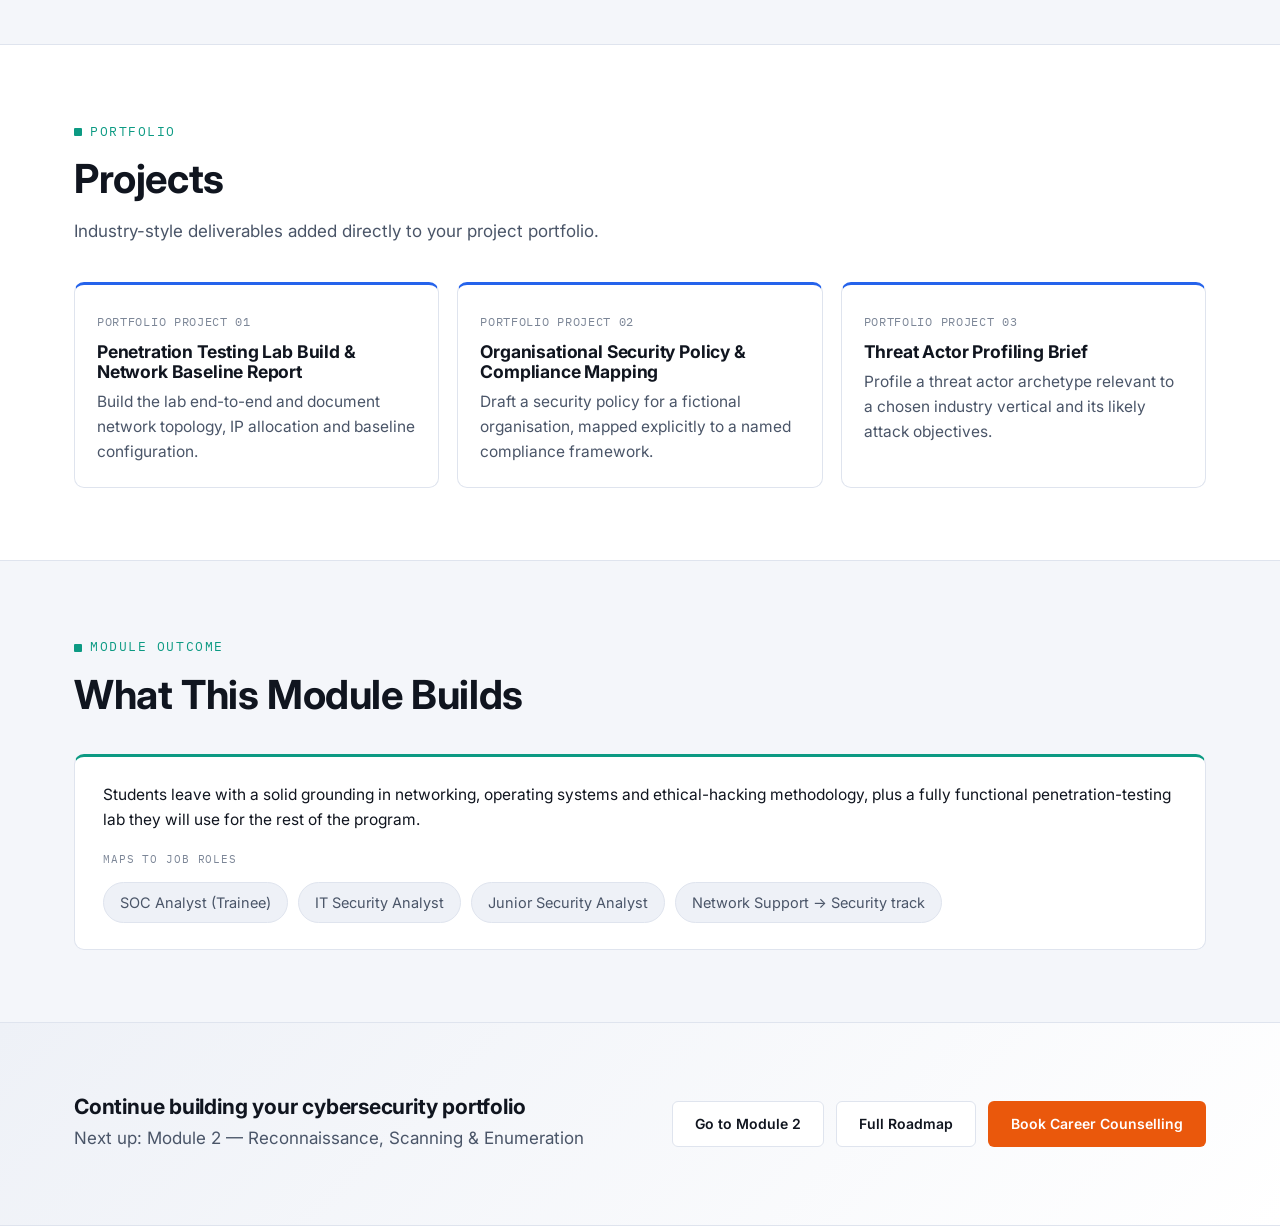
==== commit 64585f70: "SEO audit fixes: shorter titles/descriptions, favicon, robots.txt Found and fixed real gaps: - Modul" ====
--- a/module-1-cybersecurity-foundations/index.html
+++ b/module-1-cybersecurity-foundations/index.html
@@ -3,21 +3,24 @@
 <head>
 <meta charset="utf-8">
 <meta name="viewport" content="width=device-width, initial-scale=1">
-<title>Module 1 — Cybersecurity &amp; Ethical Hacking Foundations (2 Weeks) | Skill IT Education</title>
-<meta name="description" content="Module 1: Cybersecurity &amp; Ethical Hacking Foundations. Every security career starts with the same foundation: how networks actually work, how attackers think, and how to build a lab safe enough t">
+<title>Cybersecurity &amp; Ethical Hacking Foundations | Skill IT Education</title>
+<meta name="description" content="Module 1 (2 Weeks): Every security career starts with the same foundation: how networks actually work, how attackers think, and how to build a lab safe…">
 <link rel="canonical" href="https://skilliteducation.com/courses/Cybersecurity/module-1-cybersecurity-foundations/">
+<link rel="icon" type="image/png" sizes="32x32" href="../assets/img/favicon-32.png">
+<link rel="icon" type="image/png" sizes="512x512" href="../assets/img/favicon-512.png">
+<link rel="apple-touch-icon" sizes="180x180" href="../assets/img/apple-touch-icon.png">
 <link rel="preconnect" href="https://fonts.googleapis.com"><link rel="preconnect" href="https://fonts.gstatic.com" crossorigin><link href="https://fonts.googleapis.com/css2?family=Inter:wght@400;500;600;700;800&family=IBM+Plex+Mono:wght@500;700&display=swap" rel="stylesheet">
 <link rel="stylesheet" href="../assets/css/style.css">
 
 <meta property="og:type" content="website">
 <meta property="og:site_name" content="Skill It Education">
-<meta property="og:title" content="Module 1 — Cybersecurity &amp; Ethical Hacking Foundations (2 Weeks) | Skill IT Education">
-<meta property="og:description" content="Module 1: Cybersecurity &amp; Ethical Hacking Foundations. Every security career starts with the same foundation: how networks actually work, how attackers think, and how to build a lab safe enough t">
+<meta property="og:title" content="Cybersecurity &amp; Ethical Hacking Foundations | Skill IT Education">
+<meta property="og:description" content="Module 1 (2 Weeks): Every security career starts with the same foundation: how networks actually work, how attackers think, and how to build a lab safe…">
 <meta property="og:url" content="https://skilliteducation.com/courses/Cybersecurity/module-1-cybersecurity-foundations/">
 <meta property="og:image" content="https://skilliteducation.com/courses/Cybersecurity/assets/img/cybersecurity-program-diagram.png">
 <meta name="twitter:card" content="summary_large_image">
-<meta name="twitter:title" content="Module 1 — Cybersecurity &amp; Ethical Hacking Foundations (2 Weeks) | Skill IT Education">
-<meta name="twitter:description" content="Module 1: Cybersecurity &amp; Ethical Hacking Foundations. Every security career starts with the same foundation: how networks actually work, how attackers think, and how to build a lab safe enough t">
+<meta name="twitter:title" content="Cybersecurity &amp; Ethical Hacking Foundations | Skill IT Education">
+<meta name="twitter:description" content="Module 1 (2 Weeks): Every security career starts with the same foundation: how networks actually work, how attackers think, and how to build a lab safe…">
 <meta name="twitter:image" content="https://skilliteducation.com/courses/Cybersecurity/assets/img/cybersecurity-program-diagram.png">
 <script type="application/ld+json">{"@context": "https://schema.org", "@graph": [{"@type": "BreadcrumbList", "itemListElement": [{"@type": "ListItem", "position": 1, "name": "Cybersecurity Program", "item": "https://skilliteducation.com/courses/Cybersecurity/"}, {"@type": "ListItem", "position": 2, "name": "Module 1 \u2014 Cybersecurity & Ethical Hacking Foundations", "item": "https://skilliteducation.com/courses/Cybersecurity/module-1-cybersecurity-foundations/"}]}, {"@type": "Course", "name": "Module 1 \u2014 Cybersecurity & Ethical Hacking Foundations", "description": "Every security career starts with the same foundation: how networks actually work, how attackers think, and how to build a lab safe enough to break things on purpose. This module gets you there \u2014 from OSI fundamentals to a fully operational penetration-testing environment.", "url": "https://skilliteducation.com/courses/Cybersecurity/module-1-cybersecurity-foundations/", "provider": {"@type": "Organization", "name": "Skill IT Education", "sameAs": "https://skilliteducation.com"}, "isPartOf": {"@type": "Course", "name": "Advanced Cyber Security Certification Program", "url": "https://skilliteducation.com/courses/Cybersecurity/"}}]}</script>
 </head>
--- a/assets/css/style.css
+++ b/assets/css/style.css
@@ -35,6 +35,7 @@
   -webkit-font-smoothing:antialiased;
 }
 img{max-width:100%;display:block;}
+[hidden]{display:none!important;}
 a{color:inherit;text-decoration:none;}
 .wrap{max-width:var(--maxw);margin:0 auto;padding:0 24px;}
 section{padding:72px 0;}
@@ -70,8 +71,8 @@
 }
 .btn-primary{background:var(--cta);color:#fff;}
 .btn-primary:hover{background:var(--cta-dark);}
-.btn-outline{border-color:var(--border);color:var(--text);}
-.btn-outline:hover{border-color:var(--accent);}
+.btn-outline{background:#ffffff;border-color:var(--border);color:var(--text);}
+.btn-outline:hover{border-color:var(--accent);box-shadow:0 4px 14px rgba(16,21,31,.08);}
 .btn-ghost{color:var(--text-dim);}
 .btn-sm{padding:8px 14px;font-size:13px;}
 
@@ -134,13 +135,15 @@
 .floating-badge-2{bottom:-14px;right:-18px;color:var(--accent-2);}
 .floating-badge-2 .dot{background:var(--accent-2);}
 
-.hero-stats-row{display:grid;grid-template-columns:repeat(3,1fr);gap:10px;margin-top:22px;}
+.hero-stats-row{display:grid;grid-template-columns:repeat(4,1fr);gap:10px;margin-top:22px;}
 .meta-card{
   background:var(--surface);border:1px solid var(--border);border-radius:var(--radius);
   padding:12px 14px;box-shadow:0 2px 10px rgba(16,21,31,.04);
+  min-width:0;overflow-wrap:break-word;
 }
 .meta-card .label{font-family:var(--mono);font-size:11px;text-transform:uppercase;letter-spacing:.08em;color:var(--text-faint);margin-bottom:4px;}
 .meta-card .value{font-size:16px;color:var(--text);font-weight:600;}
+.meta-card .meta-note{font-size:11.5px;color:var(--text-faint);margin-top:2px;}
 .hero-stats-row .meta-card{
   border-top:3px solid var(--accent);
   background:linear-gradient(180deg, rgba(12,154,131,.07), var(--surface) 60%);
@@ -152,9 +155,38 @@
   background:linear-gradient(180deg, rgba(37,99,235,.07), var(--surface) 60%);
 }
 .hero-stats-row .meta-card-2:hover{box-shadow:0 14px 26px -12px rgba(37,99,235,.32);}
+.hero-stats-row .meta-card-4{
+  border-top-color:var(--cta);
+  background:linear-gradient(180deg, rgba(234,88,12,.08), var(--surface) 60%);
+}
+.hero-stats-row .meta-card-4 .value{color:var(--cta-dark);}
+.hero-stats-row .meta-card-4:hover{box-shadow:0 14px 26px -12px rgba(234,88,12,.32);}
 .hero-ctas{display:flex;gap:12px;margin-top:22px;flex-wrap:wrap;}
 
 .stat-section{padding:0 0 56px;}
+
+.lead-form-section{padding:24px 0;}
+.lead-form-card{
+  max-width:1080px;margin:0 auto;background:var(--surface-2);border:1px solid var(--border);
+  border-top:3px solid var(--cta);border-radius:14px;padding:18px 22px;
+  box-shadow:0 16px 34px -22px rgba(16,21,31,.16);
+}
+.lead-form-head{margin-bottom:12px;}
+.lead-form-head h3{margin:0 0 3px;font-size:17px;}
+.lead-form-head p{margin:0;font-size:13.5px;}
+.form-row{display:flex;align-items:flex-end;gap:10px;flex-wrap:wrap;}
+.form-field{display:flex;flex-direction:column;gap:4px;flex:1 1 150px;min-width:130px;}
+.form-field label{font-size:11.5px;font-weight:600;color:var(--text-dim);}
+.form-field input,.form-field select{
+  padding:9px 11px;border:1px solid var(--border);border-radius:7px;
+  font-size:13.5px;font-family:var(--font);color:var(--text);background:#fff;
+  width:100%;height:38px;
+}
+.form-field input:focus,.form-field select:focus{outline:none;border-color:var(--cta);box-shadow:0 0 0 3px rgba(234,88,12,.12);}
+.form-submit{flex:0 0 auto;height:38px;padding:0 20px;white-space:nowrap;}
+.form-note{font-size:12px;color:var(--text-faint);margin-top:8px;}
+.form-success{padding:16px;text-align:center;font-size:14.5px;font-weight:600;color:var(--accent-dim);background:rgba(12,154,131,.08);border-radius:8px;}
+.form-success a{color:var(--cta-dark);text-decoration:underline;white-space:nowrap;}
 
 /* module progress strip */
 .progress-strip{border-bottom:1px solid var(--border);background:var(--bg-alt);}
@@ -326,4 +358,13 @@
   .floating-badge{font-size:11.5px;padding:6px 10px;}
   .floating-badge-1{top:-10px;left:-8px;}
   .floating-badge-2{bottom:-10px;right:-8px;}
-}
+  .hero-stats-row{gap:6px;}
+  .hero-stats-row .meta-card{padding:10px 7px;}
+  .hero-stats-row .meta-card .label{font-size:9px;letter-spacing:.01em;margin-bottom:3px;}
+  .hero-stats-row .meta-card .value{font-size:13px;}
+  .hero-stats-row .meta-card .meta-note{font-size:9.5px;}
+  .lead-form-card{padding:18px 16px;}
+  .form-row{flex-direction:column;align-items:stretch;gap:12px;}
+  .form-field{flex:1 1 auto;min-width:0;}
+  .form-submit{width:100%;}
+}
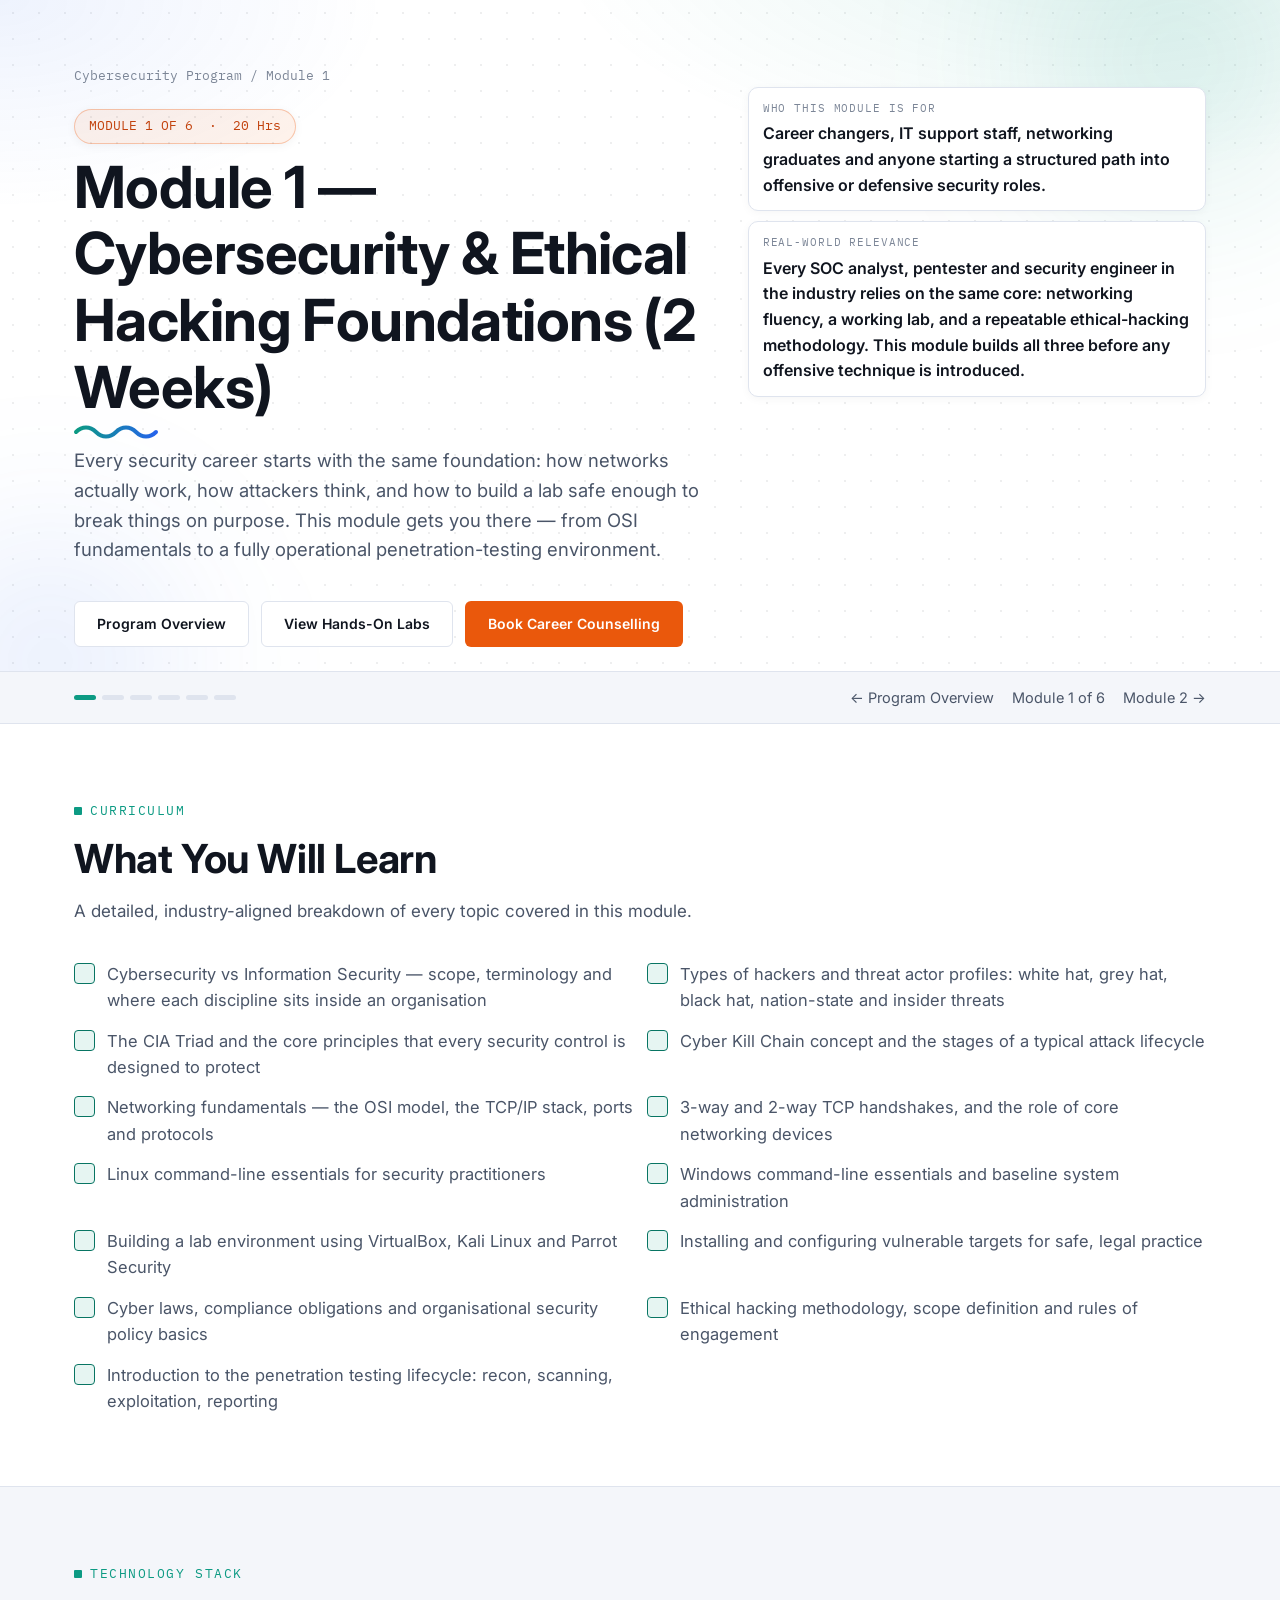
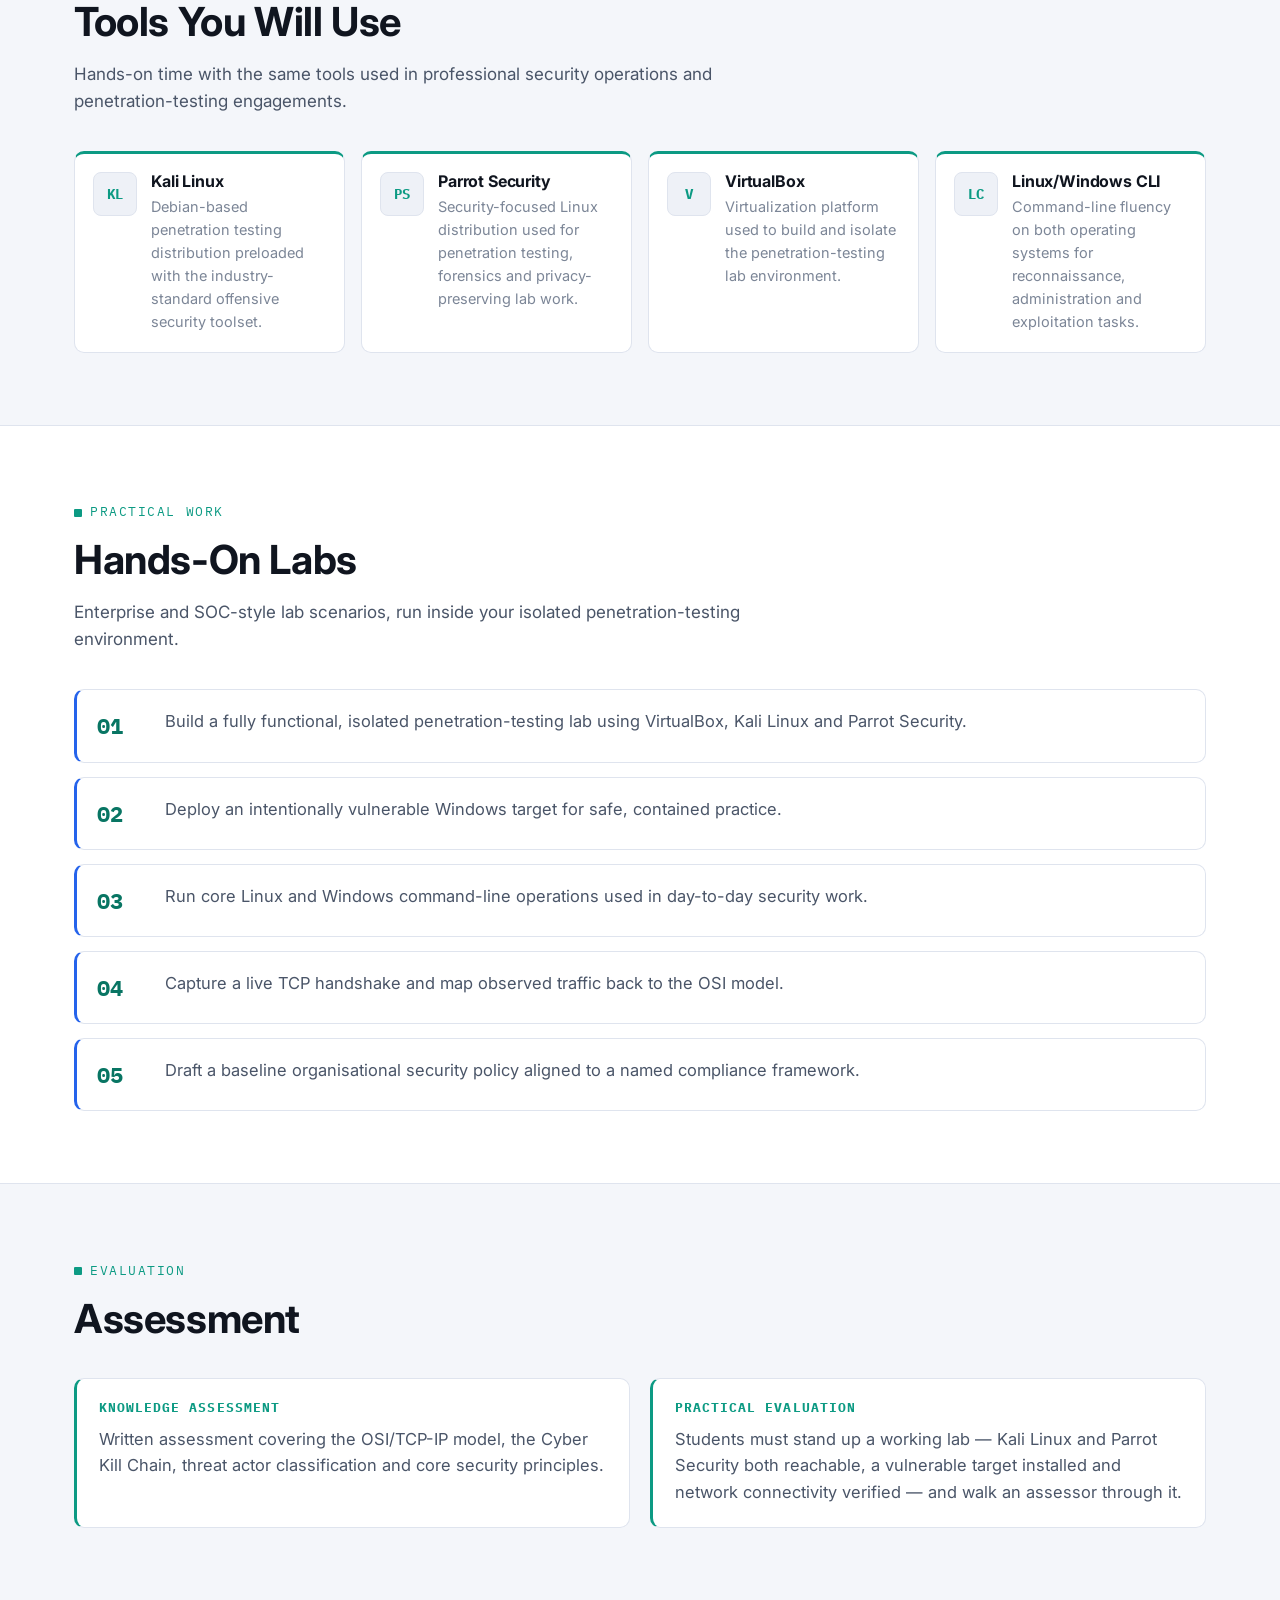
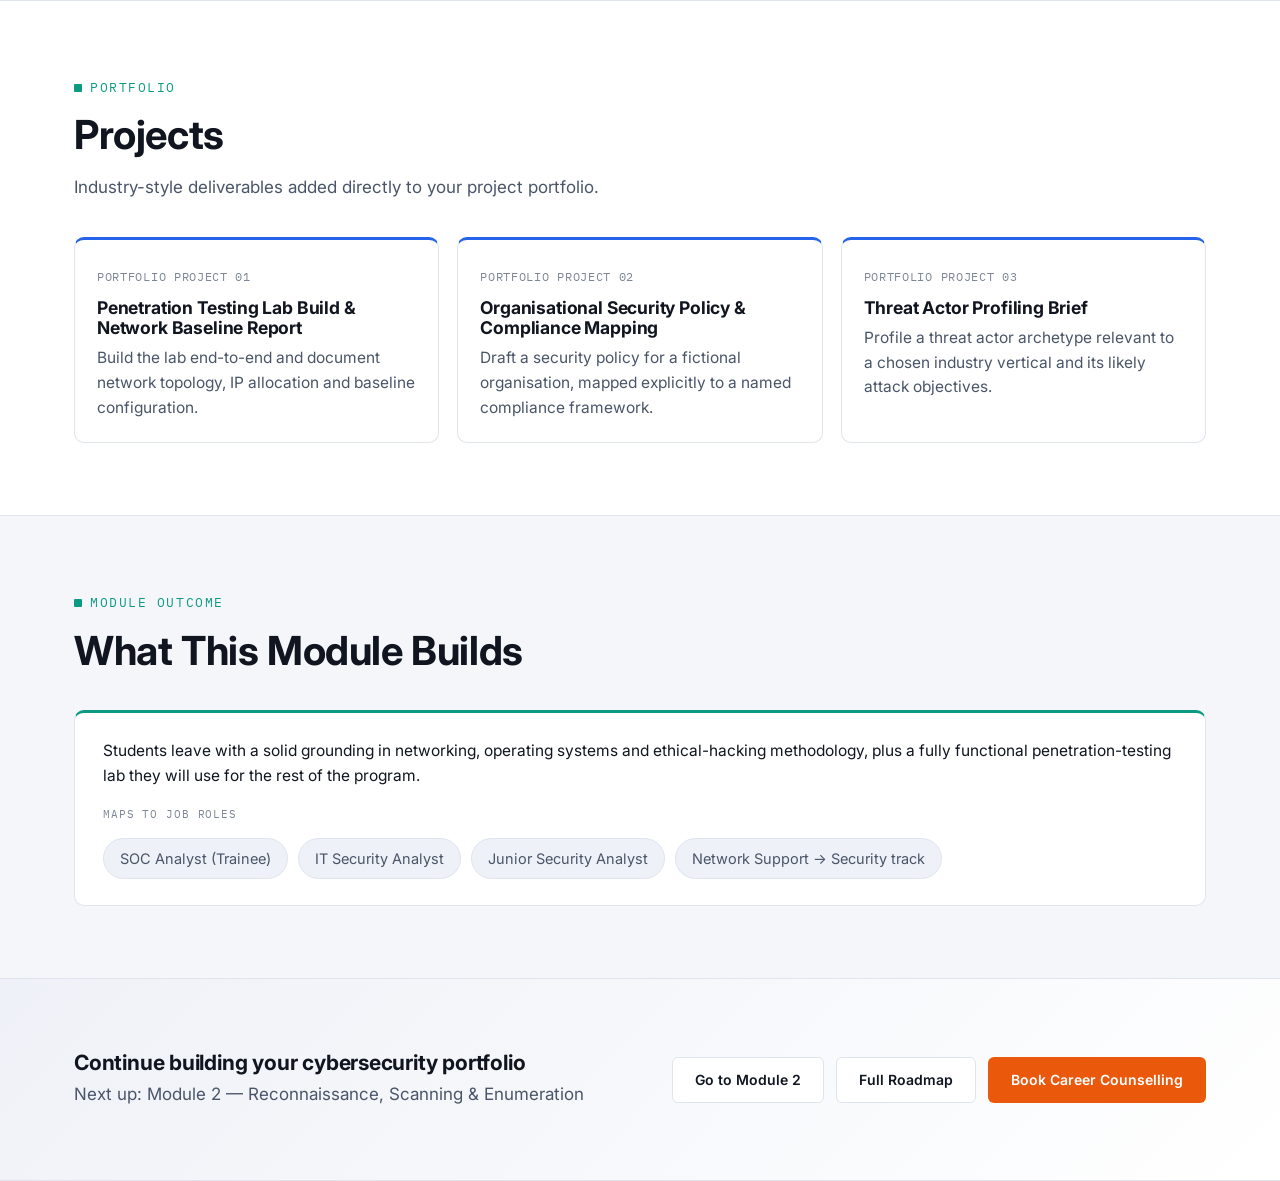
==== commit 0d548b34: "Fix empty space above hero image by regrouping H1 block into the grid The duration-chip/H1/wave/kick" ====
--- a/module-1-cybersecurity-foundations/index.html
+++ b/module-1-cybersecurity-foundations/index.html
@@ -32,9 +32,11 @@
       <div class="breadcrumb">
         <a href="../index.html">Cybersecurity Program</a><span class="sep">/</span><span>Module 1</span>
       </div>
-      <div class="duration-chip" style="margin-top:22px;">MODULE 1 OF 6 &nbsp;·&nbsp; 20 Hrs</div>
-      <h1>Module 1 — Cybersecurity &amp; Ethical Hacking Foundations (2 Weeks)</h1>
-      <svg class="h1-wave" viewBox="0 0 92 16" xmlns="http://www.w3.org/2000/svg" aria-hidden="true">
+      <div class="hero-grid">
+        <div>
+          <div class="duration-chip" style="margin-top:22px;">MODULE 1 OF 6 &nbsp;·&nbsp; 20 Hrs</div>
+          <h1>Module 1 — Cybersecurity &amp; Ethical Hacking Foundations (2 Weeks)</h1>
+          <svg class="h1-wave" viewBox="0 0 92 16" xmlns="http://www.w3.org/2000/svg" aria-hidden="true">
         <defs>
           <linearGradient id="waveGradient" x1="0" y1="0" x2="1" y2="0">
             <stop offset="0"/>
@@ -43,8 +45,6 @@
         </defs>
         <path d="M2 8 C 8 2, 16 2, 22 8 C 28 14, 36 14, 42 8 C 48 2, 56 2, 62 8 C 68 14, 76 14, 82 8"/>
       </svg>
-      <div class="hero-grid">
-        <div>
           <p class="hero-lede">Every security career starts with the same foundation: how networks actually work, how attackers think, and how to build a lab safe enough to break things on purpose. This module gets you there — from OSI fundamentals to a fully operational penetration-testing environment.</p>
         </div>
         <div class="hero-meta">
